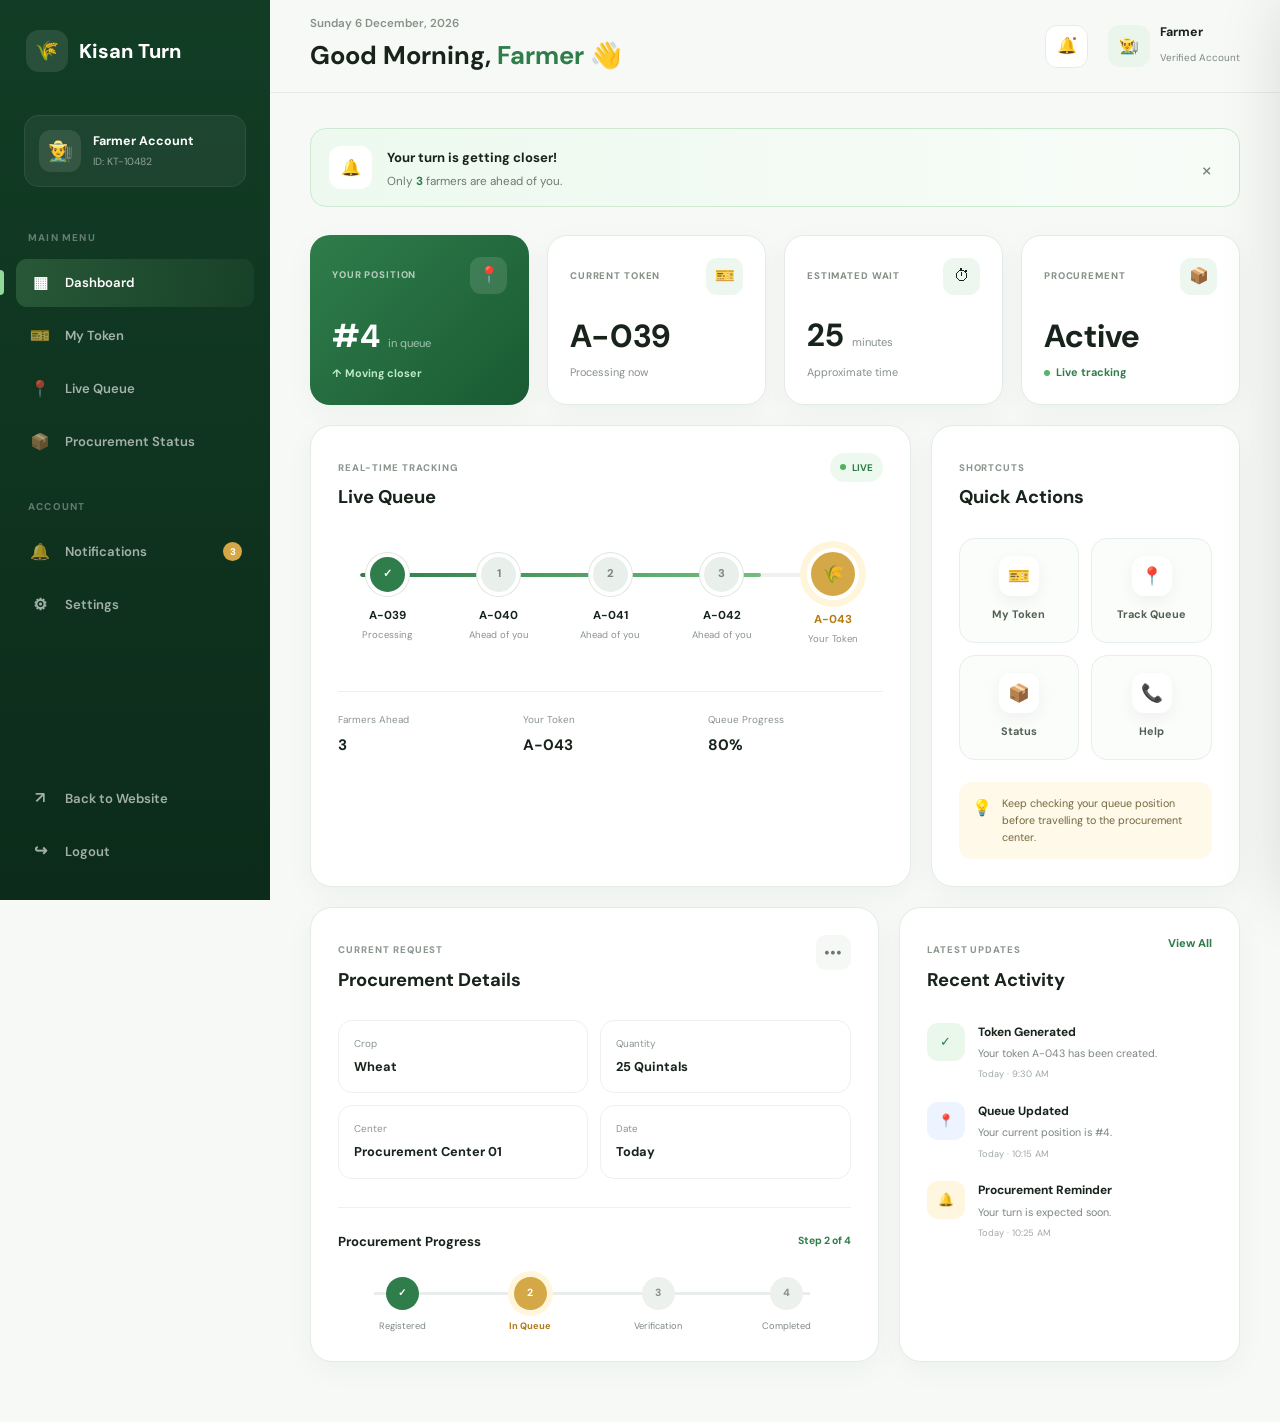
==== dashboard.html @ 94770e65 "added demo Dashboard" ====
<!DOCTYPE html>
<html lang="en">

<head>

    <meta charset="UTF-8">

    <meta
        name="viewport"
        content="width=device-width, initial-scale=1.0"
    >

    <meta
        name="description"
        content="Kisan Turn Farmer Dashboard"
    >

    <title>Kisan Turn | Farmer Dashboard</title>

    <link
        rel="stylesheet"
        href="css/styles.css"
    >

</head>


<body class="dashboard-body">


    <!-- =========================
         MOBILE OVERLAY
    ========================== -->

    <div
        class="sidebar-overlay"
        id="sidebarOverlay"
    ></div>



    <!-- =========================
         SIDEBAR
    ========================== -->

    <aside
        class="dashboard-sidebar"
        id="dashboardSidebar"
    >


        <!-- LOGO -->

        <a
            href="index.html"
            class="dashboard-brand"
        >

            <span class="dashboard-brand-icon">
                🌾
            </span>

            <span class="dashboard-brand-text">
                Kisan Turn
            </span>

        </a>



        <!-- FARMER PROFILE -->

        <div class="sidebar-profile">

            <div class="sidebar-avatar">

                👨‍🌾

            </div>


            <div>

                <strong>
                    Farmer Account
                </strong>

                <span>
                    ID: KT-10482
                </span>

            </div>

        </div>



        <!-- NAVIGATION -->

        <nav class="dashboard-nav">


            <p class="nav-section-title">
                MAIN MENU
            </p>


            <a
                href="dashboard.html"
                class="dashboard-nav-link active"
            >

                <span class="nav-icon">
                    ▦
                </span>

                Dashboard

            </a>


            <a
                href="#"
                class="dashboard-nav-link"
            >

                <span class="nav-icon">
                    🎫
                </span>

                My Token

            </a>


            <a
                href="#"
                class="dashboard-nav-link"
            >

                <span class="nav-icon">
                    📍
                </span>

                Live Queue

            </a>


            <a
                href="#"
                class="dashboard-nav-link"
            >

                <span class="nav-icon">
                    📦
                </span>

                Procurement Status

            </a>



            <p class="nav-section-title secondary-nav-title">
                ACCOUNT
            </p>


            <a
                href="#"
                class="dashboard-nav-link"
            >

                <span class="nav-icon">
                    🔔
                </span>

                Notifications

                <span class="nav-notification">
                    3
                </span>

            </a>


            <a
                href="#"
                class="dashboard-nav-link"
            >

                <span class="nav-icon">
                    ⚙
                </span>

                Settings

            </a>


        </nav>



        <!-- SIDEBAR BOTTOM -->

        <div class="sidebar-bottom">


            <a
                href="index.html"
                class="dashboard-nav-link"
            >

                <span class="nav-icon">
                    ↗
                </span>

                Back to Website

            </a>


            <button
                class="dashboard-nav-link logout-btn"
                id="logoutBtn"
            >

                <span class="nav-icon">
                    ↪
                </span>

                Logout

            </button>

        </div>


    </aside>



    <!-- =========================
         MAIN DASHBOARD
    ========================== -->

    <main class="dashboard-main">


        <!-- =========================
             TOP BAR
        ========================== -->

        <header class="dashboard-header">


            <div class="dashboard-header-left">


                <button
                    class="dashboard-menu-btn"
                    id="dashboardMenuBtn"
                    aria-label="Open menu"
                >

                    ☰

                </button>


                <div>

                    <p class="dashboard-date">

                        <span id="currentDate">
                            Loading date...
                        </span>

                    </p>


                    <h1>
                        Good Morning, <span>Farmer</span> 👋
                    </h1>

                </div>

            </div>



            <div class="dashboard-header-actions">


                <button
                    class="header-icon-btn"
                    id="notificationBtn"
                    aria-label="Notifications"
                >

                    🔔

                    <span class="header-notification-dot"></span>

                </button>


                <div class="header-user">

                    <div class="header-user-avatar">

                        👨‍🌾

                    </div>


                    <div class="header-user-info">

                        <strong>
                            Farmer
                        </strong>

                        <span>
                            Verified Account
                        </span>

                    </div>

                </div>


            </div>


        </header>



        <!-- =========================
             DASHBOARD CONTENT
        ========================== -->

        <section class="dashboard-content">



            <!-- =========================
                 ALERT
            ========================== -->

            <div class="dashboard-alert">

                <div class="alert-icon">

                    🔔

                </div>


                <div class="alert-content">

                    <strong>
                        Your turn is getting closer!
                    </strong>

                    <p>
                        Only <span id="farmersAheadAlert">3</span>
                        farmers are ahead of you.
                    </p>

                </div>


                <button
                    class="alert-close"
                    id="alertClose"
                    aria-label="Close alert"
                >

                    ×

                </button>

            </div>



            <!-- =========================
                 OVERVIEW CARDS
            ========================== -->

            <div class="overview-grid">


                <!-- POSITION -->

                <article class="overview-card position-card">

                    <div class="overview-card-top">

                        <span class="overview-label">
                            YOUR POSITION
                        </span>

                        <span class="overview-icon">
                            📍
                        </span>

                    </div>


                    <div class="overview-value">

                        <strong id="queuePosition">
                            #4
                        </strong>

                        <span>
                            in queue
                        </span>

                    </div>


                    <div class="overview-footer">

                        <span class="status-up">
                            ↑ Moving closer
                        </span>

                    </div>

                </article>



                <!-- CURRENT TOKEN -->

                <article class="overview-card">

                    <div class="overview-card-top">

                        <span class="overview-label">
                            CURRENT TOKEN
                        </span>

                        <span class="overview-icon">
                            🎫
                        </span>

                    </div>


                    <div class="overview-value">

                        <strong id="currentToken">
                            A-039
                        </strong>

                    </div>


                    <div class="overview-footer">

                        <span>
                            Processing now
                        </span>

                    </div>

                </article>



                <!-- WAIT TIME -->

                <article class="overview-card">

                    <div class="overview-card-top">

                        <span class="overview-label">
                            ESTIMATED WAIT
                        </span>

                        <span class="overview-icon">
                            ⏱
                        </span>

                    </div>


                    <div class="overview-value">

                        <strong id="waitTime">
                            25
                        </strong>

                        <span>
                            minutes
                        </span>

                    </div>


                    <div class="overview-footer">

                        <span>
                            Approximate time
                        </span>

                    </div>

                </article>



                <!-- STATUS -->

                <article class="overview-card status-overview">

                    <div class="overview-card-top">

                        <span class="overview-label">
                            PROCUREMENT
                        </span>

                        <span class="overview-icon">
                            📦
                        </span>

                    </div>


                    <div class="overview-value">

                        <strong>
                            Active
                        </strong>

                    </div>


                    <div class="overview-footer">

                        <span class="live-indicator">

                            <i></i>

                            Live tracking

                        </span>

                    </div>

                </article>


            </div>



            <!-- =========================
                 MAIN GRID
            ========================== -->

            <div class="dashboard-grid">



                <!-- =========================
                     LIVE QUEUE
                ========================== -->

                <section class="dashboard-card live-queue-card">


                    <div class="card-header">

                        <div>

                            <span class="card-eyebrow">
                                REAL-TIME TRACKING
                            </span>

                            <h2>
                                Live Queue
                            </h2>

                        </div>


                        <div class="live-badge">

                            <span></span>

                            LIVE

                        </div>

                    </div>



                    <!-- QUEUE VISUAL -->

                    <div class="queue-visual">


                        <div class="queue-progress-line">

                            <div
                                class="queue-progress-fill"
                                id="queueProgressFill"
                            ></div>

                        </div>



                        <div class="queue-steps">


                            <!-- CURRENT -->

                            <div class="queue-step completed">

                                <div class="queue-circle">

                                    ✓

                                </div>

                                <div class="queue-step-info">

                                    <strong>
                                        A-039
                                    </strong>

                                    <span>
                                        Processing
                                    </span>

                                </div>

                            </div>



                            <!-- NEXT -->

                            <div class="queue-step">

                                <div class="queue-circle">

                                    1

                                </div>

                                <div class="queue-step-info">

                                    <strong>
                                        A-040
                                    </strong>

                                    <span>
                                        Ahead of you
                                    </span>

                                </div>

                            </div>



                            <div class="queue-step">

                                <div class="queue-circle">

                                    2

                                </div>

                                <div class="queue-step-info">

                                    <strong>
                                        A-041
                                    </strong>

                                    <span>
                                        Ahead of you
                                    </span>

                                </div>

                            </div>



                            <div class="queue-step">

                                <div class="queue-circle">

                                    3

                                </div>

                                <div class="queue-step-info">

                                    <strong>
                                        A-042
                                    </strong>

                                    <span>
                                        Ahead of you
                                    </span>

                                </div>

                            </div>



                            <!-- USER -->

                            <div class="queue-step your-turn">

                                <div class="queue-circle">

                                    🌾

                                </div>

                                <div class="queue-step-info">

                                    <strong>
                                        A-043
                                    </strong>

                                    <span>
                                        Your Token
                                    </span>

                                </div>

                            </div>


                        </div>


                    </div>



                    <!-- QUEUE BOTTOM -->

                    <div class="queue-summary">


                        <div>

                            <span>
                                Farmers Ahead
                            </span>

                            <strong
                                id="farmersAhead"
                            >
                                3
                            </strong>

                        </div>


                        <div>

                            <span>
                                Your Token
                            </span>

                            <strong>
                                A-043
                            </strong>

                        </div>


                        <div>

                            <span>
                                Queue Progress
                            </span>

                            <strong
                                id="queueProgressText"
                            >
                                80%
                            </strong>

                        </div>

                    </div>


                </section>



                <!-- =========================
                     QUICK ACTIONS
                ========================== -->

                <section class="dashboard-card quick-actions-card">


                    <div class="card-header">

                        <div>

                            <span class="card-eyebrow">
                                SHORTCUTS
                            </span>

                            <h2>
                                Quick Actions
                            </h2>

                        </div>

                    </div>


                    <div class="quick-actions-grid">


                        <button class="quick-action">

                            <span>
                                🎫
                            </span>

                            <small>
                                My Token
                            </small>

                        </button>


                        <button class="quick-action">

                            <span>
                                📍
                            </span>

                            <small>
                                Track Queue
                            </small>

                        </button>


                        <button class="quick-action">

                            <span>
                                📦
                            </span>

                            <small>
                                Status
                            </small>

                        </button>


                        <button class="quick-action">

                            <span>
                                📞
                            </span>

                            <small>
                                Help
                            </small>

                        </button>


                    </div>


                    <div class="queue-tip">

                        <span>
                            💡
                        </span>

                        <p>
                            Keep checking your queue position before travelling to the procurement center.
                        </p>

                    </div>


                </section>


            </div>



            <!-- =========================
                 LOWER GRID
            ========================== -->

            <div class="dashboard-grid lower-dashboard-grid">



                <!-- PROCUREMENT DETAILS -->

                <section class="dashboard-card procurement-card">


                    <div class="card-header">

                        <div>

                            <span class="card-eyebrow">
                                CURRENT REQUEST
                            </span>

                            <h2>
                                Procurement Details
                            </h2>

                        </div>


                        <button class="more-btn">

                            •••

                        </button>

                    </div>



                    <div class="procurement-info-grid">


                        <div class="procurement-info">

                            <span>
                                Crop
                            </span>

                            <strong>
                                Wheat
                            </strong>

                        </div>


                        <div class="procurement-info">

                            <span>
                                Quantity
                            </span>

                            <strong>
                                25 Quintals
                            </strong>

                        </div>


                        <div class="procurement-info">

                            <span>
                                Center
                            </span>

                            <strong>
                                Procurement Center 01
                            </strong>

                        </div>


                        <div class="procurement-info">

                            <span>
                                Date
                            </span>

                            <strong>
                                Today
                            </strong>

                        </div>


                    </div>



                    <!-- PROCUREMENT STATUS -->

                    <div class="procurement-status">


                        <div class="status-header">

                            <h3>
                                Procurement Progress
                            </h3>

                            <span>
                                Step 2 of 4
                            </span>

                        </div>


                        <div class="status-steps">


                            <div class="status-step completed">

                                <div>
                                    ✓
                                </div>

                                <span>
                                    Registered
                                </span>

                            </div>


                            <div class="status-step active">

                                <div>
                                    2
                                </div>

                                <span>
                                    In Queue
                                </span>

                            </div>


                            <div class="status-step">

                                <div>
                                    3
                                </div>

                                <span>
                                    Verification
                                </span>

                            </div>


                            <div class="status-step">

                                <div>
                                    4
                                </div>

                                <span>
                                    Completed
                                </span>

                            </div>


                        </div>


                    </div>


                </section>



                <!-- ACTIVITY -->

                <section class="dashboard-card activity-card">


                    <div class="card-header">

                        <div>

                            <span class="card-eyebrow">
                                LATEST UPDATES
                            </span>

                            <h2>
                                Recent Activity
                            </h2>

                        </div>


                        <button
                            class="view-all-btn"
                            id="viewAllActivity"
                        >

                            View All

                        </button>

                    </div>



                    <div class="activity-list">


                        <div class="activity-item">

                            <div class="activity-icon success">

                                ✓

                            </div>


                            <div class="activity-content">

                                <strong>
                                    Token Generated
                                </strong>

                                <p>
                                    Your token A-043 has been created.
                                </p>

                                <span>
                                    Today · 9:30 AM
                                </span>

                            </div>

                        </div>



                        <div class="activity-item">

                            <div class="activity-icon info">

                                📍

                            </div>


                            <div class="activity-content">

                                <strong>
                                    Queue Updated
                                </strong>

                                <p>
                                    Your current position is #4.
                                </p>

                                <span>
                                    Today · 10:15 AM
                                </span>

                            </div>

                        </div>



                        <div class="activity-item">

                            <div class="activity-icon warning">

                                🔔

                            </div>


                            <div class="activity-content">

                                <strong>
                                    Procurement Reminder
                                </strong>

                                <p>
                                    Your turn is expected soon.
                                </p>

                                <span>
                                    Today · 10:25 AM
                                </span>

                            </div>

                        </div>


                    </div>


                </section>


            </div>



        </section>


    </main>



    <!-- =========================
         NOTIFICATION PANEL
    ========================== -->

    <div
        class="notification-panel"
        id="notificationPanel"
    >


        <div class="notification-panel-header">

            <h3>
                Notifications
            </h3>


            <button
                id="closeNotificationPanel"
            >
                ×
            </button>

        </div>


        <div class="notification-item unread">

            <span>
                🎫
            </span>

            <div>

                <strong>
                    Queue Update
                </strong>

                <p>
                    You are now #4 in the queue.
                </p>

                <small>
                    Just now
                </small>

            </div>

        </div>


        <div class="notification-item">

            <span>
                🔔
            </span>

            <div>

                <strong>
                    Turn Approaching
                </strong>

                <p>
                    Only 3 farmers ahead of you.
                </p>

                <small>
                    10 minutes ago
                </small>

            </div>

        </div>


        <div class="notification-item">

            <span>
                ✓
            </span>

            <div>

                <strong>
                    Token Generated
                </strong>

                <p>
                    Your procurement token is active.
                </p>

                <small>
                    Today
                </small>

            </div>

        </div>


    </div>



    <!-- =========================
         TOAST
    ========================== -->

    <div
        class="dashboard-toast"
        id="dashboardToast"
    >

        <span id="toastIcon">
            ✓
        </span>

        <p id="toastMessage">
            Action completed successfully.
        </p>

    </div>



    <script src="js/script.js"></script>

</body>

</html>
---- css/styles.css ----
/* =========================================
   KISAN TURN
   GLOBAL STYLES
========================================= */

@import url('https://fonts.googleapis.com/css2?family=DM+Sans:wght@400;500;600;700;800&family=Playfair+Display:wght@600;700&display=swap');


:root {

    --primary: #2f7d4a;
    --primary-dark: #195a33;
    --primary-deep: #103d24;

    --primary-light: #eef8f0;
    --primary-soft: #dff1e4;

    --accent: #d5a847;
    --accent-light: #fff6dc;

    --dark: #17231b;
    --text: #5f6b63;
    --light-text: #8b968e;

    --border: #e4ebe6;

    --background: #fbfdfb;
    --surface: #ffffff;

    --shadow-sm: 0 8px 25px rgba(18, 57, 33, 0.06);

    --shadow-md: 0 20px 60px rgba(18, 57, 33, 0.10);

    --shadow-lg: 0 30px 80px rgba(18, 57, 33, 0.16);

    --radius-sm: 12px;
    --radius-md: 20px;
    --radius-lg: 32px;

}


/* =========================================
   RESET
========================================= */

* {

    margin: 0;
    padding: 0;

    box-sizing: border-box;

}


html {

    scroll-behavior: smooth;

}


body {

    font-family: "DM Sans", sans-serif;

    background: var(--background);

    color: var(--dark);

    line-height: 1.6;

    overflow-x: hidden;

}


body,
button,
input,
select {

    font-family: "DM Sans", sans-serif;

}


a {

    text-decoration: none;
    color: inherit;

}


button {

    border: none;
    cursor: pointer;

    font: inherit;

}


img {

    max-width: 100%;

}


/* =========================================
   UTILITIES
========================================= */

.container {

    width: min(1160px, calc(100% - 40px));

    margin-inline: auto;

}


.section {

    padding: 110px 0;

}


.section-tag {

    display: inline-flex;

    align-items: center;

    gap: 8px;

    color: var(--primary);

    font-size: 0.72rem;

    font-weight: 800;

    letter-spacing: 0.13em;

}


.section-heading {

    max-width: 650px;

    margin-bottom: 60px;

}


.section-heading.centered {

    text-align: center;

    margin-inline: auto;

    margin-bottom: 65px;

}


.section-heading h2,
.features-content h2,
.about-content h2 {

    margin-top: 14px;

    font-family: "Playfair Display", serif;

    font-size: clamp(2.2rem, 4vw, 4rem);

    line-height: 1.15;

    letter-spacing: -0.03em;

}


.section-heading h2 span,
.features-content h2 span,
.about-content h2 span {

    color: var(--primary);

}


.section-heading > p {

    margin-top: 18px;

    color: var(--text);

    font-size: 1rem;

}


/* =========================================
   BACKGROUND GLOWS
========================================= */

.page-glow {

    position: fixed;

    border-radius: 50%;

    filter: blur(100px);

    opacity: 0.22;

    pointer-events: none;

    z-index: -1;

}


.glow-one {

    width: 350px;
    height: 350px;

    background: #a9d7ae;

    top: 10%;
    left: -180px;

}


.glow-two {

    width: 400px;
    height: 400px;

    background: #f1d994;

    bottom: 5%;
    right: -220px;

}


/* =========================================
   BUTTONS
========================================= */

.primary-btn,
.secondary-btn,
.login-btn,
.cta-primary,
.cta-secondary {

    transition:
        transform 0.25s ease,
        box-shadow 0.25s ease,
        background 0.25s ease;

}


.primary-btn {

    min-height: 50px;

    padding: 0 22px;

    display: inline-flex;

    align-items: center;

    justify-content: center;

    gap: 12px;

    border-radius: 12px;

    background: var(--primary);

    color: white;

    font-weight: 700;

    font-size: 0.9rem;

    box-shadow:
        0 10px 25px rgba(47, 125, 74, 0.22);

}


.primary-btn:hover {

    background: var(--primary-dark);

    transform: translateY(-3px);

    box-shadow:
        0 16px 30px rgba(47, 125, 74, 0.28);

}


.secondary-btn {

    min-height: 50px;

    padding: 0 22px;

    display: inline-flex;

    align-items: center;

    justify-content: center;

    gap: 10px;

    border: 1px solid var(--border);

    border-radius: 12px;

    background: rgba(255, 255, 255, 0.75);

    color: var(--dark);

    font-weight: 700;

    font-size: 0.9rem;

}


.secondary-btn:hover {

    border-color: var(--primary);

    transform: translateY(-3px);

}


/* =========================================
   HEADER
========================================= */

.header {

    position: sticky;

    top: 0;

    z-index: 1000;

    background:
        rgba(251, 253, 251, 0.82);

    backdrop-filter: blur(16px);

    border-bottom:
        1px solid rgba(228, 235, 230, 0.8);

}


.navbar {

    height: 78px;

    display: flex;

    align-items: center;

    justify-content: space-between;

    gap: 30px;

}


.brand {

    display: inline-flex;

    align-items: center;

    gap: 10px;

    font-size: 1.2rem;

    font-weight: 800;

    letter-spacing: -0.03em;

}


.brand-mark {

    width: 38px;
    height: 38px;

    display: grid;

    place-items: center;

    border-radius: 11px;

    background: var(--primary-light);

    font-size: 1.15rem;

}


.nav-links {

    display: flex;

    align-items: center;

    gap: 30px;

}


.nav-links a {

    position: relative;

    color: var(--text);

    font-size: 0.88rem;

    font-weight: 600;

}


.nav-links a::after {

    content: "";

    position: absolute;

    width: 0;
    height: 2px;

    left: 0;
    bottom: -8px;

    background: var(--primary);

    transition: width 0.25s ease;

}


.nav-links a:hover,
.nav-links a.active {

    color: var(--primary);

}


.nav-links a:hover::after,
.nav-links a.active::after {

    width: 100%;

}


.nav-actions {

    display: flex;

    align-items: center;

    gap: 12px;

}


.login-btn {

    padding: 10px 14px;

    color: var(--primary);

    font-size: 0.88rem;

    font-weight: 700;

}


.login-btn:hover {

    transform: translateY(-2px);

}


.nav-register {

    min-height: 42px;

    padding: 0 17px;

}


.menu-btn {

    display: none;

    width: 42px;
    height: 42px;

    border-radius: 10px;

    background: var(--primary-light);

    color: var(--primary);

    font-size: 1.25rem;

}


/* =========================================
   HERO
========================================= */

.hero {

    position: relative;

    min-height: calc(100vh - 78px);

    display: flex;

    align-items: center;

    padding: 70px 0 90px;

}


.hero-container {

    display: grid;

    grid-template-columns: 1fr 1fr;

    align-items: center;

    gap: 70px;

}


.hero-badge {

    display: inline-flex;

    align-items: center;

    gap: 9px;

    padding: 8px 13px;

    border: 1px solid var(--primary-soft);

    border-radius: 999px;

    background: rgba(255, 255, 255, 0.75);

    color: var(--primary);

    font-size: 0.72rem;

    font-weight: 800;

    letter-spacing: 0.05em;

}


.badge-dot {

    width: 7px;
    height: 7px;

    border-radius: 50%;

    background: #55b56a;

    box-shadow:
        0 0 0 5px rgba(85, 181, 106, 0.12);

}


.hero h1 {

    max-width: 700px;

    margin-top: 24px;

    font-family: "Playfair Display", serif;

    font-size: clamp(3rem, 6vw, 5.7rem);

    line-height: 1.03;

    letter-spacing: -0.055em;

}


.hero h1 span {

    display: block;

    color: var(--primary);

}


.hero-description {

    max-width: 570px;

    margin-top: 25px;

    color: var(--text);

    font-size: 1.04rem;

    line-height: 1.8;

}


.hero-buttons {

    display: flex;

    flex-wrap: wrap;

    gap: 14px;

    margin-top: 32px;

}


.hero-primary {

    min-width: 145px;

}


.hero-trust {

    display: flex;

    flex-wrap: wrap;

    gap: 22px;

    margin-top: 42px;

}


.hero-trust > div {

    display: flex;

    align-items: center;

    gap: 8px;

}


.hero-trust p {

    color: var(--text);

    font-size: 0.8rem;

    font-weight: 600;

}


.trust-icon {

    width: 23px;
    height: 23px;

    display: grid;

    place-items: center;

    border-radius: 50%;

    background: var(--primary-light);

    color: var(--primary);

    font-size: 0.7rem;

    font-weight: 900;

}


/* =========================================
   HERO VISUAL
========================================= */

.hero-visual {

    position: relative;

    display: flex;

    justify-content: center;

    padding: 25px 0;

}


.visual-orbit {

    position: absolute;

    border-radius: 50%;

    border: 1px dashed rgba(47, 125, 74, 0.22);

}


.orbit-one {

    width: 470px;
    height: 470px;

    animation: rotateSlow 25s linear infinite;

}


.orbit-two {

    width: 360px;
    height: 360px;

    border-color: rgba(213, 168, 71, 0.25);

    animation: rotateSlow 18s linear infinite reverse;

}


.dashboard-preview {

    position: relative;

    z-index: 2;

    width: min(100%, 480px);

    padding: 28px;

    border: 1px solid rgba(255, 255, 255, 0.8);

    border-radius: 26px;

    background:
        rgba(255, 255, 255, 0.88);

    backdrop-filter: blur(20px);

    box-shadow: var(--shadow-lg);

}


.preview-top {

    display: flex;

    align-items: center;

    justify-content: space-between;

    gap: 20px;

    margin-bottom: 24px;

}


.preview-label {

    color: var(--light-text);

    font-size: 0.62rem;

    font-weight: 800;

    letter-spacing: 0.13em;

}


.preview-top h3 {

    margin-top: 4px;

    font-size: 1.1rem;

}


.preview-avatar {

    width: 48px;
    height: 48px;

    display: grid;

    place-items: center;

    border-radius: 14px;

    background: var(--primary-light);

    font-size: 1.5rem;

}


.token-card {

    padding: 21px;

    border-radius: 18px;

    background:
        linear-gradient(
            135deg,
            var(--primary),
            var(--primary-dark)
        );

    color: white;

    box-shadow:
        0 15px 30px rgba(25, 90, 51, 0.22);

}


.token-top {

    display: flex;

    align-items: center;

    justify-content: space-between;

    gap: 10px;

    font-size: 0.63rem;

    font-weight: 700;

    letter-spacing: 0.08em;

    color: rgba(255, 255, 255, 0.7);

}


.live-status {

    display: inline-flex;

    align-items: center;

    gap: 5px;

    color: #e1ffd7;

}


.live-status i {

    width: 6px;
    height: 6px;

    border-radius: 50%;

    background: #8df29c;

    animation: pulse 1.5s infinite;

}


.token-main {

    display: flex;

    align-items: end;

    justify-content: space-between;

    margin-top: 18px;

}


.token-main p {

    color: rgba(255, 255, 255, 0.65);

    font-size: 0.72rem;

}


.token-main h2 {

    margin-top: 3px;

    font-size: 2.7rem;

    letter-spacing: 0.04em;

}


.token-icon {

    width: 58px;
    height: 58px;

    display: grid;

    place-items: center;

    border-radius: 17px;

    background: rgba(255, 255, 255, 0.12);

    font-size: 1.7rem;

}


.queue-stats {

    display: grid;

    grid-template-columns: repeat(3, 1fr);

    gap: 10px;

    margin-top: 16px;

}


.queue-stat {

    padding: 14px 12px;

    border: 1px solid var(--border);

    border-radius: 13px;

    background: #fff;

}


.stat-small-label {

    display: block;

    color: var(--light-text);

    font-size: 0.55rem;

    font-weight: 800;

    letter-spacing: 0.08em;

}


.queue-stat strong {

    display: block;

    margin-top: 5px;

    color: var(--dark);

    font-size: 0.95rem;

}


.queue-progress {

    margin-top: 22px;

}


.progress-heading {

    display: flex;

    justify-content: space-between;

    color: var(--text);

    font-size: 0.75rem;

    font-weight: 600;

}


.progress-heading strong {

    color: var(--primary);

}


.progress-track {

    height: 8px;

    margin-top: 9px;

    overflow: hidden;

    border-radius: 999px;

    background: var(--primary-light);

}


.progress-bar {

    width: 75%;
    height: 100%;

    border-radius: inherit;

    background:
        linear-gradient(
            90deg,
            var(--primary),
            #69ae70
        );

    animation: progressLoad 1.8s ease;

}


.mini-queue {

    display: flex;

    justify-content: space-between;

    gap: 7px;

    margin-top: 25px;

}


.queue-person {

    position: relative;

    flex: 1;

    padding: 10px 4px;

    text-align: center;

    border: 1px solid var(--border);

    border-radius: 10px;

    color: var(--light-text);

    font-size: 0.65rem;

    font-weight: 700;

}


.queue-person small {

    display: block;

    margin-top: 3px;

    font-size: 0.52rem;

}


.queue-person.done {

    border-color: #bde5c3;

    background: var(--primary-light);

    color: var(--primary);

}


.queue-person.you {

    border-color: var(--primary);

    background: var(--primary);

    color: white;

    transform: translateY(-7px);

    box-shadow:
        0 10px 20px rgba(47, 125, 74, 0.2);

}


.floating-notification {

    position: absolute;

    z-index: 5;

    right: -30px;

    bottom: 5px;

    display: flex;

    align-items: center;

    gap: 12px;

    padding: 13px 16px;

    border: 1px solid rgba(255, 255, 255, 0.8);

    border-radius: 16px;

    background: rgba(255, 255, 255, 0.94);

    box-shadow: var(--shadow-md);

    animation: float 4s ease-in-out infinite;

}


.notification-icon {

    width: 38px;
    height: 38px;

    display: grid;

    place-items: center;

    border-radius: 11px;

    background: var(--accent-light);

}


.floating-notification strong {

    display: block;

    font-size: 0.72rem;

}


.floating-notification p {

    color: var(--text);

    font-size: 0.65rem;

}


/* =========================================
   IMPACT STRIP
========================================= */

.impact-strip {

    padding: 80px 0;

    background: var(--primary-deep);

    color: white;

}


.impact-grid {

    display: grid;

    grid-template-columns: 1.6fr repeat(3, 1fr);

    gap: 30px;

    align-items: stretch;

}


.impact-intro h2 {

    margin-top: 15px;

    max-width: 410px;

    font-family: "Playfair Display", serif;

    font-size: 1.9rem;

    line-height: 1.25;

}


.impact-intro .section-tag {

    color: #9fcca8;

}


.impact-card {

    padding: 22px;

    border: 1px solid rgba(255, 255, 255, 0.09);

    border-radius: 17px;

    background: rgba(255, 255, 255, 0.04);

}


.impact-number {

    color: #8ec99a;

    font-size: 0.7rem;

    font-weight: 800;

}


.impact-card h3 {

    margin-top: 25px;

    font-size: 1rem;

}


.impact-card p {

    margin-top: 8px;

    color: rgba(255, 255, 255, 0.6);

    font-size: 0.78rem;

    line-height: 1.7;

}


/* =========================================
   STEPS
========================================= */

.steps-grid {

    position: relative;

    display: grid;

    grid-template-columns: repeat(4, 1fr);

    gap: 18px;

}


.step-card {

    position: relative;

    padding: 28px;

    min-height: 280px;

    overflow: hidden;

    border: 1px solid var(--border);

    border-radius: var(--radius-md);

    background: var(--surface);

    box-shadow: var(--shadow-sm);

    transition:
        transform 0.3s ease,
        box-shadow 0.3s ease;

}


.step-card:hover {

    transform: translateY(-8px);

    box-shadow: var(--shadow-md);

}


.step-number {

    position: absolute;

    top: 18px;
    right: 20px;

    color: #dce5df;

    font-size: 0.72rem;

    font-weight: 800;

}


.step-icon {

    width: 52px;
    height: 52px;

    display: grid;

    place-items: center;

    border-radius: 16px;

    background: var(--primary-light);

    font-size: 1.45rem;

}


.step-card h3 {

    margin-top: 40px;

    font-size: 1.1rem;

}


.step-card p {

    margin-top: 10px;

    color: var(--text);

    font-size: 0.85rem;

    line-height: 1.7;

}


/* =========================================
   FEATURES
========================================= */

.features {

    background:
        linear-gradient(
            180deg,
            #f4f9f5,
            var(--background)
        );

}


.features-layout {

    display: grid;

    grid-template-columns: 0.8fr 1.2fr;

    gap: 70px;

    align-items: center;

}


.features-content > p {

    margin-top: 22px;

    max-width: 470px;

    color: var(--text);

}


.text-link {

    display: inline-flex;

    align-items: center;

    gap: 10px;

    margin-top: 30px;

    color: var(--primary);

    font-size: 0.9rem;

    font-weight: 800;

}


.features-grid {

    display: grid;

    grid-template-columns: repeat(2, 1fr);

    gap: 16px;

}


.feature-card {

    padding: 26px;

    border: 1px solid var(--border);

    border-radius: 20px;

    background: rgba(255, 255, 255, 0.9);

    transition:
        transform 0.3s ease,
        border-color 0.3s ease;

}


.feature-card:hover {

    transform: translateY(-6px);

    border-color: #c7ddcb;

}


.feature-card.featured {

    background:
        linear-gradient(
            145deg,
            var(--primary),
            var(--primary-dark)
        );

    color: white;

    box-shadow:
        0 20px 45px rgba(25, 90, 51, 0.18);

}


.feature-icon {

    width: 48px;
    height: 48px;

    display: grid;

    place-items: center;

    border-radius: 14px;

    background: var(--primary-light);

    font-size: 1.3rem;

}


.featured .feature-icon {

    background: rgba(255, 255, 255, 0.13);

}


.feature-card h3 {

    margin-top: 22px;

    font-size: 1rem;

}


.feature-card p {

    margin-top: 8px;

    color: var(--text);

    font-size: 0.82rem;

    line-height: 1.7;

}


.featured p {

    color: rgba(255, 255, 255, 0.72);

}


/* =========================================
   ABOUT
========================================= */

.about-container {

    display: grid;

    grid-template-columns: 1fr 1fr;

    gap: 90px;

    align-items: center;

}


.about-visual {

    position: relative;

    min-height: 400px;

    display: flex;

    align-items: center;

    justify-content: center;

}


.about-main-card {

    position: relative;

    width: min(100%, 430px);

    min-height: 330px;

    padding: 45px;

    overflow: hidden;

    border-radius: 30px;

    background:
        linear-gradient(
            145deg,
            var(--primary),
            var(--primary-deep)
        );

    color: white;

    box-shadow: var(--shadow-lg);

}


.about-main-card::after {

    content: "🌾";

    position: absolute;

    right: -25px;
    bottom: -55px;

    font-size: 10rem;

    opacity: 0.09;

    transform: rotate(-10deg);

}


.about-small {

    color: #bde8c4;

    font-size: 0.65rem;

    font-weight: 800;

    letter-spacing: 0.12em;

}


.about-main-card h3 {

    position: relative;

    z-index: 1;

    margin-top: 25px;

    max-width: 270px;

    font-family: "Playfair Display", serif;

    font-size: 2rem;

    line-height: 1.2;

}


.about-main-card p {

    position: relative;

    z-index: 1;

    margin-top: 16px;

    max-width: 290px;

    color: rgba(255, 255, 255, 0.7);

    font-size: 0.85rem;

}


.about-lines {

    position: relative;

    z-index: 1;

    display: flex;

    gap: 6px;

    margin-top: 40px;

}


.about-lines span {

    width: 45px;
    height: 4px;

    border-radius: 999px;

    background: rgba(255, 255, 255, 0.18);

}


.about-lines span:first-child {

    background: #bce8c5;

}


.about-floating {

    position: absolute;

    right: 0;
    bottom: 20px;

    display: flex;

    align-items: center;

    gap: 11px;

    padding: 15px 18px;

    border-radius: 15px;

    background: white;

    box-shadow: var(--shadow-md);

}


.about-floating > span {

    width: 34px;
    height: 34px;

    display: grid;

    place-items: center;

    border-radius: 10px;

    background: var(--primary-light);

    color: var(--primary);

    font-weight: 900;

}


.about-floating strong,
.about-floating small {

    display: block;

}


.about-floating strong {

    font-size: 0.75rem;

}


.about-floating small {

    color: var(--light-text);

    font-size: 0.65rem;

}


.about-content > p {

    margin-top: 20px;

    color: var(--text);

}


.about-points {

    display: grid;

    gap: 13px;

    margin: 28px 0;

}


.about-points div {

    display: flex;

    align-items: center;

    gap: 10px;

}


.about-points span {

    width: 24px;
    height: 24px;

    display: grid;

    place-items: center;

    border-radius: 8px;

    background: var(--primary-light);

    color: var(--primary);

    font-size: 0.7rem;

    font-weight: 900;

}


.about-points p {

    font-size: 0.86rem;

    font-weight: 600;

}


/* =========================================
   CTA
========================================= */

.cta-section {

    padding: 40px 0 110px;

}


.cta-box {

    position: relative;

    display: flex;

    align-items: center;

    justify-content: space-between;

    gap: 40px;

    padding: 60px;

    overflow: hidden;

    border-radius: 30px;

    background:
        linear-gradient(
            135deg,
            var(--primary-dark),
            var(--primary)
        );

    color: white;

}


.cta-box::before {

    content: "";

    position: absolute;

    width: 400px;
    height: 400px;

    right: -150px;
    top: -200px;

    border: 80px solid rgba(255, 255, 255, 0.05);

    border-radius: 50%;

}


.light-tag {

    color: #bfe8c5;

}


.cta-box h2 {

    position: relative;

    max-width: 650px;

    margin-top: 15px;

    font-family: "Playfair Display", serif;

    font-size: clamp(2rem, 4vw, 3.3rem);

    line-height: 1.15;

}


.cta-box p {

    position: relative;

    margin-top: 15px;

    color: rgba(255, 255, 255, 0.7);

}


.cta-actions {

    position: relative;

    display: flex;

    flex-wrap: wrap;

    gap: 12px;

}


.cta-primary {

    min-height: 50px;

    padding: 0 20px;

    display: inline-flex;

    align-items: center;

    gap: 10px;

    border-radius: 11px;

    background: white;

    color: var(--primary);

    font-size: 0.88rem;

    font-weight: 800;

}


.cta-secondary {

    min-height: 50px;

    padding: 0 20px;

    display: inline-flex;

    align-items: center;

    border: 1px solid rgba(255, 255, 255, 0.25);

    border-radius: 11px;

    color: white;

    font-size: 0.88rem;

    font-weight: 700;

}


.cta-primary:hover,
.cta-secondary:hover {

    transform: translateY(-3px);

}


/* =========================================
   FOOTER
========================================= */

.footer {

    padding: 70px 0 25px;

    background: #122118;

    color: white;

}


.footer-container {

    display: flex;

    justify-content: space-between;

    gap: 50px;

}


.footer .brand {

    color: white;

}


.footer .brand-mark {

    background: rgba(255, 255, 255, 0.08);

}


.footer-brand > p {

    max-width: 290px;

    margin-top: 17px;

    color: rgba(255, 255, 255, 0.52);

    font-size: 0.82rem;

}


.footer-links {

    display: flex;

    gap: 80px;

}


.footer-links div {

    display: grid;

    align-content: start;

    gap: 10px;

}


.footer-links h4 {

    margin-bottom: 5px;

    font-size: 0.8rem;

}


.footer-links a {

    color: rgba(255, 255, 255, 0.55);

    font-size: 0.78rem;

    transition: color 0.2s;

}


.footer-links a:hover {

    color: #bde8c5;

}


.footer-bottom {

    display: flex;

    justify-content: space-between;

    gap: 20px;

    margin-top: 55px;

    padding-top: 22px;

    border-top:
        1px solid rgba(255, 255, 255, 0.08);

    color: rgba(255, 255, 255, 0.35);

    font-size: 0.7rem;

}


/* =========================================
   AUTHENTICATION PAGES
========================================= */

.auth-page {

    min-height: 100vh;

    background: var(--background);

}


.auth-layout {

    min-height: 100vh;

    display: grid;

    grid-template-columns: 42% 58%;

}


.auth-info {

    position: relative;

    display: flex;

    flex-direction: column;

    padding: 45px 8%;

    overflow: hidden;

    background:
        radial-gradient(
            circle at 10% 10%,
            rgba(255, 255, 255, 0.09),
            transparent 30%
        ),
        linear-gradient(
            145deg,
            var(--primary-dark),
            var(--primary)
        );

    color: white;

}


.auth-info::before {

    content: "";

    position: absolute;

    width: 360px;
    height: 360px;

    right: -170px;
    bottom: -170px;

    border: 70px solid rgba(255, 255, 255, 0.05);

    border-radius: 50%;

}


.auth-brand {

    position: relative;

    z-index: 2;

    color: white;

}


.auth-brand .brand-mark {

    background: rgba(255, 255, 255, 0.12);

}


.auth-info-content {

    position: relative;

    z-index: 2;

    margin: auto 0;

}


.auth-info .section-tag {

    color: #c8edce;

}


.auth-info h1 {

    margin-bottom: 20px;

    font-family: "Playfair Display", serif;

    font-size: clamp(2.4rem, 4vw, 4.2rem);

    line-height: 1.08;

}


.auth-info h1 span {

    color: #d7efba;

}


.auth-info-content > p {

    max-width: 470px;

    margin-bottom: 35px;

    color: rgba(255, 255, 255, 0.76);

}


.auth-benefits {

    display: grid;

    gap: 15px;

}


.auth-benefit {

    display: flex;

    align-items: center;

    gap: 12px;

}


.auth-benefit > span {

    width: 28px;
    height: 28px;

    display: grid;

    place-items: center;

    border-radius: 50%;

    background: rgba(255, 255, 255, 0.14);

    font-size: 0.72rem;

}


.auth-benefit p {

    color: rgba(255, 255, 255, 0.82);

    font-size: 0.85rem;

}


.registration-steps {

    display: grid;

    gap: 20px;

}


.registration-step {

    display: flex;

    align-items: center;

    gap: 14px;

}


.registration-number {

    min-width: 40px;
    height: 40px;

    display: grid;

    place-items: center;

    border-radius: 50%;

    background: rgba(255, 255, 255, 0.14);

    font-weight: 800;

}


.registration-step h4 {

    font-size: 0.9rem;

}


.registration-step p {

    margin-top: 3px;

    color: rgba(255, 255, 255, 0.68);

    font-size: 0.78rem;

}


.auth-back {

    position: relative;

    z-index: 2;

}


.auth-back a {

    color: rgba(255, 255, 255, 0.7);

    font-size: 0.82rem;

}


.auth-form-section {

    display: flex;

    align-items: center;

    justify-content: center;

    padding: 55px 30px;

    background: white;

}


.auth-form-container {

    width: 100%;

    max-width: 440px;

}


.register-container {

    max-width: 650px;

}


.form-heading {

    margin-bottom: 30px;

}


.form-heading h2 {

    margin: 9px 0;

    font-family: "Playfair Display", serif;

    font-size: 2.2rem;

}


.form-heading p {

    color: var(--text);

    font-size: 0.88rem;

}


.form-group {

    display: flex;

    flex-direction: column;

    gap: 8px;

    margin-bottom: 18px;

}


.form-group label {

    color: var(--dark);

    font-size: 0.8rem;

    font-weight: 700;

}


.form-group input,
.form-group select {

    width: 100%;

    height: 50px;

    padding: 0 15px;

    border: 1px solid var(--border);

    border-radius: 11px;

    outline: none;

    background: white;

    color: var(--dark);

    font-size: 0.88rem;

    transition:
        border-color 0.2s,
        box-shadow 0.2s;

}


.form-group input:focus,
.form-group select:focus {

    border-color: var(--primary);

    box-shadow:
        0 0 0 4px rgba(47, 125, 74, 0.08);

}


.form-row {

    display: grid;

    grid-template-columns: repeat(2, 1fr);

    gap: 16px;

}


.password-wrapper {

    position: relative;

}


.password-wrapper input {

    padding-right: 65px;

}


.password-toggle {

    position: absolute;

    top: 50%;
    right: 12px;

    transform: translateY(-50%);

    background: transparent;

    color: var(--primary);

    font-size: 0.72rem;

    font-weight: 800;

}


.form-options {

    display: flex;

    justify-content: space-between;

    align-items: center;

    gap: 15px;

    margin-bottom: 24px;

}


.remember-me,
.terms-check {

    display: flex;

    align-items: center;

    gap: 8px;

    color: var(--text);

    font-size: 0.78rem;

}


.remember-me input,
.terms-check input {

    accent-color: var(--primary);

}


.forgot-password {

    color: var(--primary);

    font-size: 0.78rem;

    font-weight: 700;

}


.terms-check {

    margin-bottom: 23px;

}


.auth-submit-btn {

    width: 100%;
    height: 52px;

    display: flex;

    align-items: center;

    justify-content: center;

    gap: 10px;

    border-radius: 11px;

    background: var(--primary);

    color: white;

    font-weight: 800;

    box-shadow:
        0 10px 25px rgba(47, 125, 74, 0.18);

    transition: 0.25s;

}


.auth-submit-btn:hover {

    background: var(--primary-dark);

    transform: translateY(-2px);

}


.auth-divider {

    position: relative;

    margin: 27px 0;

    text-align: center;

}


.auth-divider::before {

    content: "";

    position: absolute;

    top: 50%;
    left: 0;

    width: 100%;
    height: 1px;

    background: var(--border);

}


.auth-divider span {

    position: relative;

    z-index: 1;

    padding: 0 13px;

    background: white;

    color: var(--light-text);

    font-size: 0.75rem;

}


.auth-switch-btn {

    width: 100%;
    height: 50px;

    display: flex;

    align-items: center;

    justify-content: center;

    border: 1px solid var(--border);

    border-radius: 11px;

    color: var(--primary);

    font-size: 0.85rem;

    font-weight: 800;

    transition: 0.2s;

}


.auth-switch-btn:hover {

    border-color: var(--primary);

    background: var(--primary-light);

}


.forgot-hidden {

    display: none;

}


.forgot-hidden.show {

    display: block;

}


/* =========================================
   ANIMATIONS
========================================= */

@keyframes float {

    0%,
    100% {

        transform: translateY(0);

    }

    50% {

        transform: translateY(-10px);

    }

}


@keyframes rotateSlow {

    from {

        transform: rotate(0deg);

    }

    to {

        transform: rotate(360deg);

    }

}


@keyframes pulse {

    0% {

        box-shadow:
            0 0 0 0
            rgba(141, 242, 156, 0.5);

    }

    70% {

        box-shadow:
            0 0 0 7px
            rgba(141, 242, 156, 0);

    }

    100% {

        box-shadow:
            0 0 0 0
            rgba(141, 242, 156, 0);

    }

}


@keyframes progressLoad {

    from {

        width: 0;

    }

    to {

        width: 75%;

    }

}


/* =========================================
   TABLET
========================================= */

@media (max-width: 1000px) {

    .hero-container,
    .about-container {

        gap: 45px;

    }


    .impact-grid {

        grid-template-columns: repeat(2, 1fr);

    }


    .impact-intro {

        grid-column: span 2;

    }


    .steps-grid {

        grid-template-columns: repeat(2, 1fr);

    }


    .features-layout {

        gap: 45px;

    }


    .floating-notification {

        right: -5px;

    }


    .auth-layout {

        grid-template-columns: 38% 62%;

    }

}


/* =========================================
   MOBILE
========================================= */

@media (max-width: 760px) {

    .container {

        width: min(100% - 32px, 1160px);

    }


    .section {

        padding: 80px 0;

    }


    .navbar {

        height: 70px;

    }


    .nav-links {

        position: absolute;

        top: 70px;
        left: 0;

        width: 100%;

        display: none;

        flex-direction: column;

        align-items: flex-start;

        gap: 20px;

        padding: 25px 8% 30px;

        background: rgba(255, 255, 255, 0.98);

        border-bottom: 1px solid var(--border);

        box-shadow: var(--shadow-sm);

    }


    .nav-links.show {

        display: flex;

    }


    .nav-links a::after {

        display: none;

    }


    .nav-register {

        display: none;

    }


    .menu-btn {

        display: grid;

        place-items: center;

    }


    .hero {

        min-height: auto;

        padding: 70px 0 80px;

    }


    .hero-container {

        grid-template-columns: 1fr;

    }


    .hero-content {

        text-align: center;

    }


    .hero h1 {

        font-size: clamp(3rem, 14vw, 4.4rem);

    }


    .hero-description {

        margin-inline: auto;

    }


    .hero-buttons {

        justify-content: center;

    }


    .hero-trust {

        justify-content: center;

    }


    .hero-visual {

        margin-top: 15px;

    }


    .floating-notification {

        right: 0;
        bottom: -25px;

    }


    .impact-grid {

        grid-template-columns: 1fr;

    }


    .impact-intro {

        grid-column: auto;

    }


    .impact-card {

        padding: 25px;

    }


    .steps-grid {

        grid-template-columns: 1fr;

    }


    .step-card {

        min-height: 220px;

    }


    .features-layout {

        grid-template-columns: 1fr;

    }


    .features-content {

        text-align: center;

    }


    .features-content > p {

        margin-inline: auto;

    }


    .about-container {

        grid-template-columns: 1fr;

    }


    .about-content {

        text-align: center;

    }


    .about-points {

        justify-items: center;

    }


    .cta-box {

        flex-direction: column;

        align-items: flex-start;

        padding: 40px 28px;

    }


    .footer-container {

        flex-direction: column;

    }


    .footer-links {

        gap: 50px;

    }


    .footer-bottom {

        flex-direction: column;

    }


    .auth-layout {

        display: block;

    }


    .auth-info {

        min-height: auto;

        padding: 28px 7% 45px;

    }


    .auth-info-content {

        margin: 55px 0 0;

    }


    .auth-info h1 {

        font-size: 2.5rem;

    }


    .auth-back {

        display: none;

    }


    .auth-form-section {

        padding: 45px 20px;

    }


    .form-row {

        grid-template-columns: 1fr;

        gap: 0;

    }

}


/* =========================================
   SMALL MOBILE
========================================= */

@media (max-width: 480px) {

    .brand {

        font-size: 1rem;

    }


    .brand-mark {

        width: 34px;
        height: 34px;

    }


    .login-btn {

        padding: 8px;

    }


    .hero-badge {

        font-size: 0.62rem;

    }


    .hero-trust {

        display: grid;

        grid-template-columns: 1fr;

        justify-items: center;

        gap: 12px;

    }


    .dashboard-preview {

        padding: 18px;

        border-radius: 20px;

    }


    .queue-stats {

        gap: 6px;

    }


    .queue-stat {

        padding: 11px 7px;

    }


    .queue-stat strong {

        font-size: 0.78rem;

    }


    .floating-notification {

        transform: scale(0.88);

        transform-origin: right bottom;

    }


    .features-grid {

        grid-template-columns: 1fr;

    }


    .about-main-card {

        padding: 32px;

    }


    .about-floating {

        right: 5px;

        transform: scale(0.9);

        transform-origin: right;

    }


    .form-options {

        align-items: flex-start;

        flex-direction: column;

    }


    .footer-links {

        gap: 35px;

    }

}


/* =========================================
   REDUCED MOTION
========================================= */

@media (prefers-reduced-motion: reduce) {

    *,
    *::before,
    *::after {

        scroll-behavior: auto !important;

        animation-duration: 0.01ms !important;

        animation-iteration-count: 1 !important;

        transition-duration: 0.01ms !important;

    }

}
/* =====================================================
   KISAN TURN - FARMER DASHBOARD
===================================================== */


.dashboard-body {

    background:
        #f6f9f6;

    color: #17231b;

}


/* =====================================================
   SIDEBAR
===================================================== */

.dashboard-sidebar {

    position: fixed;

    top: 0;
    left: 0;

    width: 270px;
    height: 100vh;

    z-index: 1000;

    display: flex;

    flex-direction: column;

    padding: 25px 16px;

    background:
        linear-gradient(
            180deg,
            #123d25,
            #0c2b1a
        );

    color: white;

    transition:
        transform 0.3s ease;

}


.dashboard-brand {

    display: flex;

    align-items: center;

    gap: 11px;

    padding: 5px 10px;

    color: white;

    font-size: 1.25rem;

    font-weight: 800;

}


.dashboard-brand-icon {

    width: 42px;
    height: 42px;

    display: grid;

    place-items: center;

    border-radius: 13px;

    background:
        rgba(255, 255, 255, 0.1);

    font-size: 1.2rem;

}


.sidebar-profile {

    display: flex;

    align-items: center;

    gap: 12px;

    margin: 38px 8px 30px;

    padding: 14px;

    border:

        1px solid
        rgba(255, 255, 255, 0.08);

    border-radius: 15px;

    background:
        rgba(255, 255, 255, 0.05);

}


.sidebar-avatar {

    width: 42px;
    height: 42px;

    display: grid;

    place-items: center;

    border-radius: 12px;

    background:
        rgba(255, 255, 255, 0.1);

    font-size: 1.25rem;

}


.sidebar-profile strong {

    display: block;

    font-size: 0.78rem;

}


.sidebar-profile span {

    display: block;

    margin-top: 2px;

    color:
        rgba(255, 255, 255, 0.5);

    font-size: 0.65rem;

}


.dashboard-nav {

    display: flex;

    flex-direction: column;

    gap: 5px;

}


.nav-section-title {

    margin:

        13px 12px
        8px;

    color:
        rgba(255, 255, 255, 0.35);

    font-size: 0.62rem;

    font-weight: 800;

    letter-spacing: 0.12em;

}


.secondary-nav-title {

    margin-top: 28px;

}


.dashboard-nav-link {

    position: relative;

    display: flex;

    align-items: center;

    gap: 13px;

    width: 100%;

    min-height: 48px;

    padding: 0 12px;

    border-radius: 11px;

    background: transparent;

    color:
        rgba(255, 255, 255, 0.62);

    font-size: 0.82rem;

    font-weight: 600;

    text-align: left;

    transition:

        background 0.2s,
        color 0.2s,
        transform 0.2s;

}


.dashboard-nav-link:hover {

    background:
        rgba(255, 255, 255, 0.07);

    color: white;

    transform:
        translateX(3px);

}


.dashboard-nav-link.active {

    background:

        linear-gradient(
            90deg,
            rgba(110, 184, 120, 0.25),
            rgba(110, 184, 120, 0.08)
        );

    color: white;

}


.dashboard-nav-link.active::before {

    content: "";

    position: absolute;

    left: -16px;

    width: 4px;
    height: 25px;

    border-radius: 0 5px 5px 0;

    background: #91d99b;

}


.nav-icon {

    width: 24px;

    display: grid;

    place-items: center;

    font-size: 1rem;

}


.nav-notification {

    margin-left: auto;

    width: 19px;
    height: 19px;

    display: grid;

    place-items: center;

    border-radius: 50%;

    background: #d5a847;

    color: white;

    font-size: 0.6rem;

    font-weight: 800;

}


.sidebar-bottom {

    margin-top: auto;

    display: grid;

    gap: 5px;

}


.logout-btn {

    border: none;

    cursor: pointer;

}


/* =====================================================
   MAIN
===================================================== */

.dashboard-main {

    min-height: 100vh;

    margin-left: 270px;

}


.dashboard-header {

    position: sticky;

    top: 0;

    z-index: 100;

    min-height: 86px;

    display: flex;

    align-items: center;

    justify-content: space-between;

    gap: 25px;

    padding: 15px 40px;

    border-bottom:
        1px solid #e6ece7;

    background:
        rgba(246, 249, 246, 0.88);

    backdrop-filter:
        blur(18px);

}


.dashboard-header-left {

    display: flex;

    align-items: center;

    gap: 18px;

}


.dashboard-date {

    color: #879188;

    font-size: 0.72rem;

    font-weight: 600;

}


.dashboard-header h1 {

    margin-top: 3px;

    font-size: clamp(
        1.25rem,
        2vw,
        1.7rem
    );

}


.dashboard-header h1 span {

    color: #2f7d4a;

}


.dashboard-header-actions {

    display: flex;

    align-items: center;

    gap: 20px;

}


.dashboard-menu-btn {

    display: none;

    width: 42px;
    height: 42px;

    border-radius: 11px;

    background: #eaf5ec;

    color: #2f7d4a;

    font-size: 1.2rem;

}


.header-icon-btn {

    position: relative;

    width: 43px;
    height: 43px;

    display: grid;

    place-items: center;

    border-radius: 12px;

    background: white;

    border: 1px solid #e6ece7;

    font-size: 1rem;

    transition:

        transform 0.2s,
        box-shadow 0.2s;

}


.header-icon-btn:hover {

    transform:
        translateY(-2px);

    box-shadow:
        0 8px 20px
        rgba(18, 57, 33, 0.08);

}


.header-notification-dot {

    position: absolute;

    top: 9px;
    right: 9px;

    width: 7px;
    height: 7px;

    border-radius: 50%;

    background: #d9534f;

    border: 2px solid white;

}


.header-user {

    display: flex;

    align-items: center;

    gap: 10px;

}


.header-user-avatar {

    width: 42px;
    height: 42px;

    display: grid;

    place-items: center;

    border-radius: 12px;

    background: #eaf5ec;

}


.header-user-info strong {

    display: block;

    font-size: 0.78rem;

}


.header-user-info span {

    color: #7e8980;

    font-size: 0.62rem;

}


/* =====================================================
   DASHBOARD CONTENT
===================================================== */

.dashboard-content {

    width:

        min(
            1500px,
            100%
        );

    margin: auto;

    padding:

        35px
        40px
        60px;

}


/* =====================================================
   ALERT
===================================================== */

.dashboard-alert {

    display: flex;

    align-items: center;

    gap: 15px;

    margin-bottom: 28px;

    padding: 15px 18px;

    border:

        1px solid
        #cde9d2;

    border-radius: 16px;

    background:

        linear-gradient(
            90deg,
            #edf9ef,
            #f8fcf8
        );

    animation:
        dashboardSlideIn
        0.6s ease;

}


.alert-icon {

    width: 43px;
    height: 43px;

    display: grid;

    place-items: center;

    flex-shrink: 0;

    border-radius: 12px;

    background: white;

}


.alert-content {

    flex: 1;

}


.alert-content strong {

    font-size: 0.82rem;

}


.alert-content p {

    margin-top: 2px;

    color: #6e796f;

    font-size: 0.73rem;

}


.alert-content p span {

    color: #2f7d4a;

    font-weight: 800;

}


.alert-close {

    width: 30px;
    height: 30px;

    border-radius: 8px;

    background: transparent;

    color: #7b857c;

    font-size: 1.3rem;

}


/* =====================================================
   OVERVIEW
===================================================== */

.overview-grid {

    display: grid;

    grid-template-columns:

        repeat(
            4,
            1fr
        );

    gap: 18px;

}


.overview-card {

    position: relative;

    min-height: 170px;

    display: flex;

    flex-direction: column;

    padding: 22px;

    overflow: hidden;

    border:
        1px solid #e4ebe6;

    border-radius: 20px;

    background: white;

    box-shadow:
        0 8px 30px
        rgba(18, 57, 33, 0.04);

    transition:

        transform 0.25s,
        box-shadow 0.25s;

}


.overview-card:hover {

    transform:
        translateY(-6px);

    box-shadow:
        0 18px 40px
        rgba(18, 57, 33, 0.09);

}


.position-card {

    color: white;

    border: none;

    background:

        linear-gradient(
            135deg,
            #2f7d4a,
            #195a33
        );

}


.overview-card-top {

    display: flex;

    justify-content: space-between;

    align-items: center;

}


.overview-label {

    color: #879188;

    font-size: 0.6rem;

    font-weight: 800;

    letter-spacing: 0.09em;

}


.position-card .overview-label {

    color:
        rgba(255, 255, 255, 0.65);

}


.overview-icon {

    width: 37px;
    height: 37px;

    display: grid;

    place-items: center;

    border-radius: 11px;

    background: #eef7ef;

    font-size: 1rem;

}


.position-card .overview-icon {

    background:
        rgba(255, 255, 255, 0.12);

}


.overview-value {

    display: flex;

    align-items: baseline;

    gap: 8px;

    margin-top: auto;

}


.overview-value strong {

    font-size: 2rem;

    line-height: 1;

}


.overview-value span {

    color: #879188;

    font-size: 0.7rem;

}


.position-card .overview-value span {

    color:
        rgba(255, 255, 255, 0.6);

}


.overview-footer {

    margin-top: 12px;

    color: #879188;

    font-size: 0.68rem;

}


.status-up {

    color: #bdebc4;

    font-weight: 700;

}


.live-indicator {

    display: flex;

    align-items: center;

    gap: 6px;

    color: #2f7d4a;

    font-weight: 700;

}


.live-indicator i {

    width: 6px;
    height: 6px;

    border-radius: 50%;

    background: #55b56a;

    animation:
        livePulse
        1.5s infinite;

}


/* =====================================================
   DASHBOARD GRID
===================================================== */

.dashboard-grid {

    display: grid;

    grid-template-columns:

        minmax(0, 1.65fr)
        minmax(300px, 0.85fr);

    gap: 20px;

    margin-top: 20px;

}


.lower-dashboard-grid {

    grid-template-columns:

        minmax(0, 1.25fr)
        minmax(320px, 0.75fr);

}


.dashboard-card {

    padding: 27px;

    border:

        1px solid
        #e4ebe6;

    border-radius: 22px;

    background: white;

    box-shadow:

        0 8px 30px
        rgba(18, 57, 33, 0.04);

}


.card-header {

    display: flex;

    align-items: flex-start;

    justify-content: space-between;

    gap: 20px;

}


.card-eyebrow {

    color: #8b968e;

    font-size: 0.6rem;

    font-weight: 800;

    letter-spacing: 0.1em;

}


.card-header h2 {

    margin-top: 5px;

    font-size: 1.15rem;

}


.live-badge {

    display: flex;

    align-items: center;

    gap: 6px;

    padding: 7px 10px;

    border-radius: 999px;

    background: #edf9ef;

    color: #2f7d4a;

    font-size: 0.6rem;

    font-weight: 800;

}


.live-badge span {

    width: 6px;
    height: 6px;

    border-radius: 50%;

    background: #4fb260;

    animation:
        livePulse
        1.5s infinite;

}


/* =====================================================
   LIVE QUEUE
===================================================== */

.queue-visual {

    position: relative;

    margin-top: 40px;

}


.queue-progress-line {

    position: absolute;

    top: 20px;
    left: 4%;

    width: 92%;
    height: 4px;

    overflow: hidden;

    border-radius: 999px;

    background: #edf2ee;

}


.queue-progress-fill {

    width: 80%;
    height: 100%;

    border-radius: inherit;

    background:

        linear-gradient(
            90deg,
            #2f7d4a,
            #75bd7e
        );

    transition:
        width 0.8s ease;

}


.queue-steps {

    position: relative;

    z-index: 2;

    display: flex;

    justify-content: space-between;

    gap: 12px;

}


.queue-step {

    flex: 1;

    text-align: center;

}


.queue-circle {

    width: 43px;
    height: 43px;

    display: grid;

    place-items: center;

    margin: auto;

    border:

        4px solid white;

    border-radius: 50%;

    background: #e9efea;

    color: #7c887f;

    font-size: 0.7rem;

    font-weight: 800;

    box-shadow:

        0 0 0 1px
        #dce6de;

}


.queue-step.completed .queue-circle {

    background: #2f7d4a;

    color: white;

}


.queue-step.your-turn .queue-circle {

    width: 52px;
    height: 52px;

    margin-top: -5px;

    background: #d5a847;

    color: white;

    font-size: 1.1rem;

    box-shadow:

        0 0 0 7px
        #fff5da;

}


.queue-step-info {

    margin-top: 11px;

}


.queue-step-info strong {

    display: block;

    font-size: 0.72rem;

}


.queue-step-info span {

    display: block;

    margin-top: 2px;

    color: #8a948c;

    font-size: 0.6rem;

}


.queue-step.your-turn .queue-step-info strong {

    color: #b37c10;

}


.queue-summary {

    display: grid;

    grid-template-columns:
        repeat(3, 1fr);

    gap: 10px;

    margin-top: 45px;

    padding-top: 20px;

    border-top:
        1px solid #edf0ed;

}


.queue-summary div {

    display: flex;

    flex-direction: column;

    gap: 5px;

}


.queue-summary span {

    color: #8b968e;

    font-size: 0.62rem;

}


.queue-summary strong {

    font-size: 0.95rem;

}


/* =====================================================
   QUICK ACTIONS
===================================================== */

.quick-actions-grid {

    display: grid;

    grid-template-columns:
        repeat(2, 1fr);

    gap: 12px;

    margin-top: 25px;

}


.quick-action {

    min-height: 105px;

    display: flex;

    flex-direction: column;

    align-items: center;

    justify-content: center;

    gap: 10px;

    border:

        1px solid
        #e8eee9;

    border-radius: 16px;

    background: #fbfdfb;

    transition:

        transform 0.2s,
        background 0.2s,
        border-color 0.2s;

}


.quick-action:hover {

    transform:
        translateY(-4px);

    border-color: #b9d9bf;

    background: #f0f8f1;

}


.quick-action span {

    width: 40px;
    height: 40px;

    display: grid;

    place-items: center;

    border-radius: 12px;

    background: white;

    font-size: 1.1rem;

    box-shadow:

        0 5px 15px
        rgba(18, 57, 33, 0.06);

}


.quick-action small {

    color: #526055;

    font-size: 0.68rem;

    font-weight: 700;

}


.queue-tip {

    display: flex;

    align-items: flex-start;

    gap: 10px;

    margin-top: 22px;

    padding: 13px;

    border-radius: 13px;

    background: #fff9ea;

}


.queue-tip p {

    color: #75683f;

    font-size: 0.67rem;

    line-height: 1.6;

}


/* =====================================================
   PROCUREMENT DETAILS
===================================================== */

.more-btn {

    width: 35px;
    height: 35px;

    border-radius: 10px;

    background: #f5f8f5;

    color: #6c776d;

}


.procurement-info-grid {

    display: grid;

    grid-template-columns:
        repeat(2, 1fr);

    gap: 12px;

    margin-top: 25px;

}


.procurement-info {

    padding: 15px;

    border:

        1px solid
        #edf1ee;

    border-radius: 14px;

}


.procurement-info span {

    display: block;

    color: #8b968e;

    font-size: 0.62rem;

}


.procurement-info strong {

    display: block;

    margin-top: 5px;

    font-size: 0.8rem;

}


.procurement-status {

    margin-top: 28px;

    padding-top: 23px;

    border-top:
        1px solid #edf0ed;

}


.status-header {

    display: flex;

    align-items: center;

    justify-content: space-between;

}


.status-header h3 {

    font-size: 0.82rem;

}


.status-header span {

    color: #2f7d4a;

    font-size: 0.65rem;

    font-weight: 700;

}


.status-steps {

    position: relative;

    display: flex;

    justify-content: space-between;

    margin-top: 25px;

}


.status-steps::before {

    content: "";

    position: absolute;

    top: 15px;
    left: 7%;

    width: 85%;
    height: 3px;

    background: #e9eeea;

}


.status-step {

    position: relative;

    z-index: 2;

    flex: 1;

    text-align: center;

}


.status-step div {

    width: 33px;
    height: 33px;

    display: grid;

    place-items: center;

    margin: auto;

    border-radius: 50%;

    background: #edf1ee;

    color: #879188;

    font-size: 0.65rem;

    font-weight: 800;

}


.status-step.completed div {

    background: #2f7d4a;

    color: white;

}


.status-step.active div {

    background: #d5a847;

    color: white;

    box-shadow:
        0 0 0 6px
        #fff6dd;

}


.status-step span {

    display: block;

    margin-top: 9px;

    color: #7f8a81;

    font-size: 0.58rem;

}


.status-step.active span {

    color: #b17a10;

    font-weight: 700;

}


/* =====================================================
   ACTIVITY
===================================================== */

.view-all-btn {

    background: transparent;

    color: #2f7d4a;

    font-size: 0.7rem;

    font-weight: 800;

}


.activity-list {

    display: grid;

    gap: 20px;

    margin-top: 28px;

}


.activity-item {

    display: flex;

    align-items: flex-start;

    gap: 13px;

}


.activity-icon {

    width: 38px;
    height: 38px;

    display: grid;

    place-items: center;

    flex-shrink: 0;

    border-radius: 11px;

    font-size: 0.8rem;

}


.activity-icon.success {

    background: #eaf8ec;

    color: #2f7d4a;

}


.activity-icon.info {

    background: #edf4ff;

}


.activity-icon.warning {

    background: #fff6df;

}


.activity-content strong {

    display: block;

    font-size: 0.75rem;

}


.activity-content p {

    margin-top: 3px;

    color: #7c877e;

    font-size: 0.67rem;

}


.activity-content span {

    display: block;

    margin-top: 5px;

    color: #a0aaa2;

    font-size: 0.58rem;

}


/* =====================================================
   NOTIFICATION PANEL
===================================================== */

.notification-panel {

    position: fixed;

    top: 0;
    right: -420px;

    z-index: 2000;

    width:

        min(
            400px,
            100%
        );

    height: 100vh;

    padding: 25px;

    background: white;

    box-shadow:

        -20px 0 60px
        rgba(0, 0, 0, 0.12);

    transition:
        right 0.35s ease;

}


.notification-panel.show {

    right: 0;

}


.notification-panel-header {

    display: flex;

    align-items: center;

    justify-content: space-between;

    padding-bottom: 20px;

    border-bottom:
        1px solid #edf0ed;

}


.notification-panel-header h3 {

    font-size: 1rem;

}


.notification-panel-header button {

    width: 34px;
    height: 34px;

    border-radius: 9px;

    background: #f4f7f4;

    font-size: 1.2rem;

}


.notification-item {

    display: flex;

    gap: 12px;

    padding: 18px 5px;

    border-bottom:
        1px solid #edf0ed;

}


.notification-item.unread {

    background:
        linear-gradient(
            90deg,
            #f0f8f1,
            transparent
        );

}


.notification-item > span {

    width: 36px;
    height: 36px;

    display: grid;

    place-items: center;

    flex-shrink: 0;

    border-radius: 10px;

    background: #f3f7f3;

}


.notification-item strong {

    font-size: 0.75rem;

}


.notification-item p {

    margin-top: 3px;

    color: #7c877e;

    font-size: 0.68rem;

}


.notification-item small {

    display: block;

    margin-top: 5px;

    color: #a0aaa2;

    font-size: 0.58rem;

}


/* =====================================================
   TOAST
===================================================== */

.dashboard-toast {

    position: fixed;

    right: 30px;
    bottom: 30px;

    z-index: 5000;

    display: flex;

    align-items: center;

    gap: 10px;

    padding: 14px 18px;

    border-radius: 13px;

    background: #17231b;

    color: white;

    box-shadow:
        0 15px 40px
        rgba(0, 0, 0, 0.18);

    transform:

        translateY(120px);

    opacity: 0;

    transition:

        transform 0.3s ease,
        opacity 0.3s ease;

}


.dashboard-toast.show {

    transform:
        translateY(0);

    opacity: 1;

}


.dashboard-toast span {

    width: 25px;
    height: 25px;

    display: grid;

    place-items: center;

    border-radius: 50%;

    background: #2f7d4a;

    font-size: 0.7rem;

}


.dashboard-toast p {

    font-size: 0.72rem;

}


/* =====================================================
   OVERLAY
===================================================== */

.sidebar-overlay {

    position: fixed;

    inset: 0;

    z-index: 900;

    background:
        rgba(0, 0, 0, 0.35);

    opacity: 0;

    visibility: hidden;

    transition:
        opacity 0.3s;

}


.sidebar-overlay.show {

    opacity: 1;

    visibility: visible;

}


/* =====================================================
   ANIMATIONS
===================================================== */

@keyframes livePulse {

    0% {

        box-shadow:
            0 0 0 0
            rgba(85, 181, 106, 0.5);

    }

    70% {

        box-shadow:
            0 0 0 7px
            rgba(85, 181, 106, 0);

    }

    100% {

        box-shadow:
            0 0 0 0
            rgba(85, 181, 106, 0);

    }

}


@keyframes dashboardSlideIn {

    from {

        opacity: 0;

        transform:
            translateY(-10px);

    }

    to {

        opacity: 1;

        transform:
            translateY(0);

    }

}


/* =====================================================
   TABLET
===================================================== */

@media (max-width: 1200px) {


    .overview-grid {

        grid-template-columns:
            repeat(2, 1fr);

    }


    .dashboard-grid,
    .lower-dashboard-grid {

        grid-template-columns:
            1fr;

    }

}


/* =====================================================
   MOBILE
===================================================== */

@media (max-width: 850px) {


    .dashboard-sidebar {

        transform:
            translateX(-100%);

        width: 280px;

    }


    .dashboard-sidebar.show {

        transform:
            translateX(0);

    }


    .dashboard-main {

        margin-left: 0;

    }


    .dashboard-menu-btn {

        display: grid;

        place-items: center;

    }


    .dashboard-header {

        padding:
            13px 20px;

    }


    .dashboard-content {

        padding:
            25px 20px
            50px;

    }


    .header-user-info {

        display: none;

    }

}


/* =====================================================
   SMALL MOBILE
===================================================== */

@media (max-width: 560px) {


    .overview-grid {

        grid-template-columns:
            1fr 1fr;

        gap: 12px;

    }


    .overview-card {

        min-height: 145px;

        padding: 16px;

        border-radius: 16px;

    }


    .overview-value strong {

        font-size: 1.6rem;

    }


    .overview-value span {

        display: none;

    }


    .dashboard-card {

        padding: 20px 16px;

        border-radius: 18px;

    }


    .queue-steps {

        gap: 4px;

    }


    .queue-circle {

        width: 35px;
        height: 35px;

        font-size: 0.55rem;

    }


    .queue-step.your-turn .queue-circle {

        width: 43px;
        height: 43px;

        font-size: 0.9rem;

    }


    .queue-step-info strong {

        font-size: 0.58rem;

    }


    .queue-step-info span {

        font-size: 0.48rem;

    }


    .queue-progress-line {

        top: 16px;

    }


    .queue-summary {

        gap: 5px;

    }


    .queue-summary strong {

        font-size: 0.78rem;

    }


    .procurement-info-grid {

        grid-template-columns:
            1fr;

    }


    .dashboard-alert {

        align-items: flex-start;

    }


    .alert-close {

        flex-shrink: 0;

    }


    .notification-panel {

        width: 100%;

    }


    .dashboard-toast {

        right: 15px;
        left: 15px;
        bottom: 20px;

    }


    .header-user {

        display: none;

    }

}


/* =====================================================
   REDUCED MOTION
===================================================== */

@media (prefers-reduced-motion: reduce) {


    .dashboard-body *,
    .dashboard-body *::before,
    .dashboard-body *::after {

        animation-duration:
            0.01ms !important;

        animation-iteration-count:
            1 !important;

        transition-duration:
            0.01ms !important;

    }

}
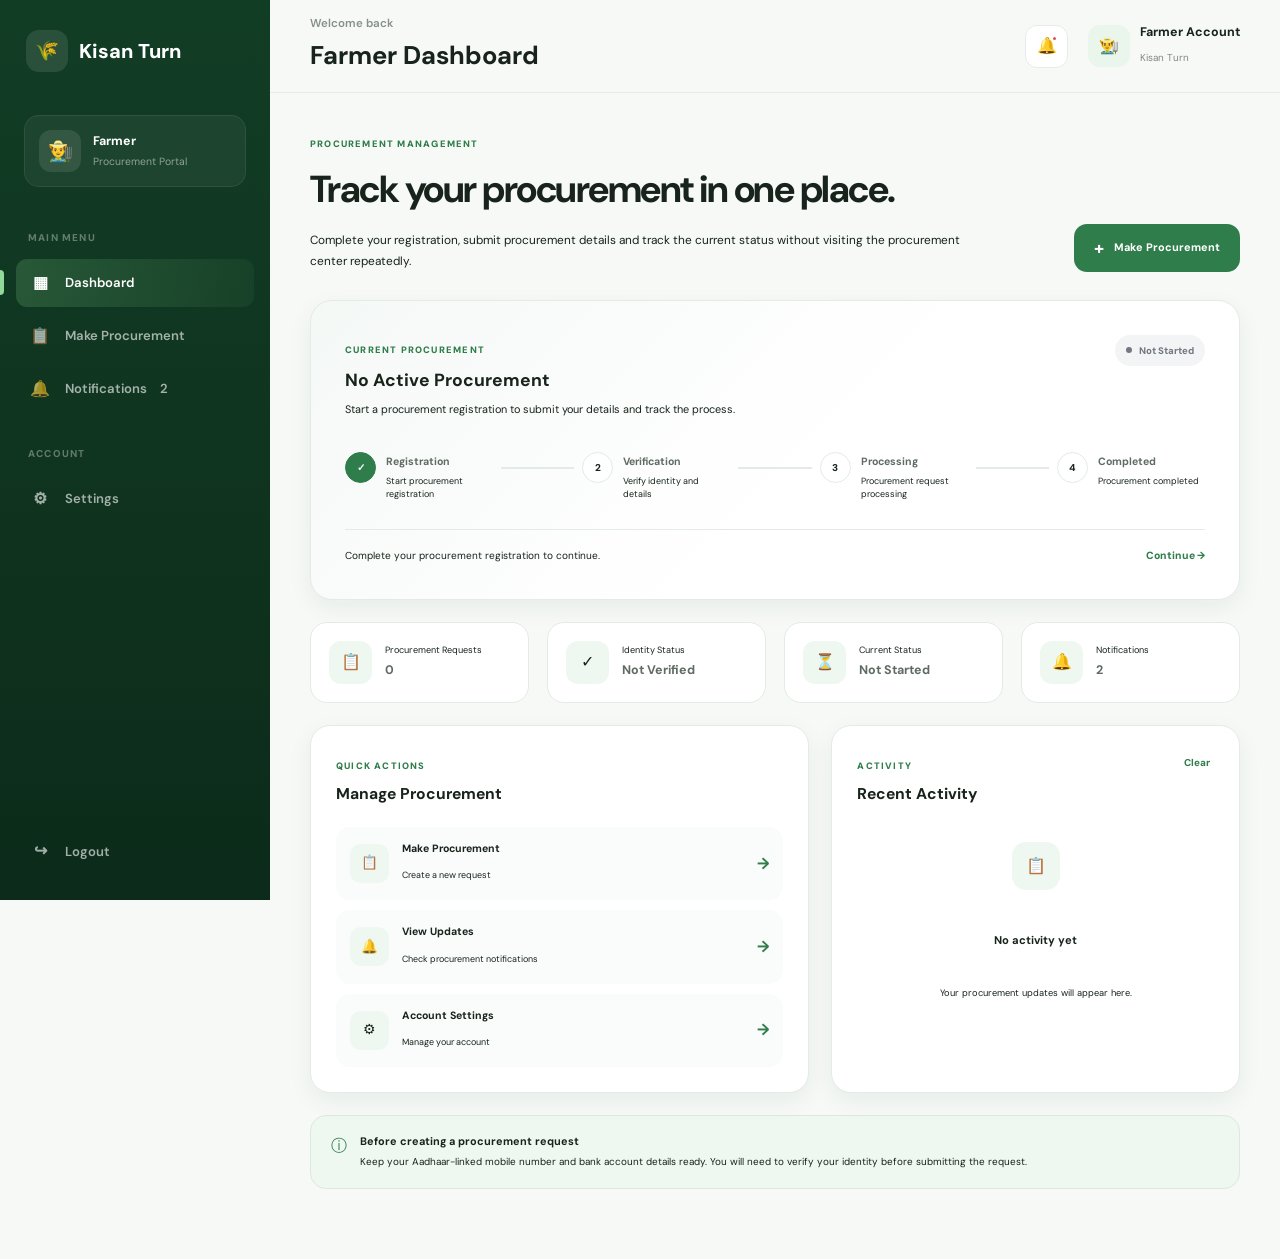
==== commit b4bb4905: "added procurement page" ====
--- a/dashboard.html
+++ b/dashboard.html
@@ -2,164 +2,70 @@
 <html lang="en">
 
 <head>
-
     <meta charset="UTF-8">
-
-    <meta
-        name="viewport"
-        content="width=device-width, initial-scale=1.0"
-    >
-
-    <meta
-        name="description"
-        content="Kisan Turn Farmer Dashboard"
-    >
-
-    <title>Kisan Turn | Farmer Dashboard</title>
-
-    <link
-        rel="stylesheet"
-        href="css/styles.css"
-    >
-
+    <meta name="viewport" content="width=device-width, initial-scale=1.0">
+
+    <title>Dashboard | Kisan Turn</title>
+
+    <link rel="stylesheet" href="css/styles.css">
 </head>
 
-
 <body class="dashboard-body">
 
-
-    <!-- =========================
-         MOBILE OVERLAY
-    ========================== -->
-
-    <div
-        class="sidebar-overlay"
-        id="sidebarOverlay"
-    ></div>
-
+    <!-- Mobile Sidebar Overlay -->
+    <div class="sidebar-overlay" id="sidebarOverlay"></div>
 
 
     <!-- =========================
          SIDEBAR
     ========================== -->
 
-    <aside
-        class="dashboard-sidebar"
-        id="dashboardSidebar"
-    >
-
-
-        <!-- LOGO -->
-
-        <a
-            href="index.html"
-            class="dashboard-brand"
-        >
-
-            <span class="dashboard-brand-icon">
-                🌾
-            </span>
-
-            <span class="dashboard-brand-text">
-                Kisan Turn
-            </span>
-
-        </a>
-
-
-
-        <!-- FARMER PROFILE -->
+    <aside class="dashboard-sidebar" id="dashboardSidebar">
+
+        <div class="dashboard-brand">
+            <span class="dashboard-brand-icon">🌾</span>
+            <span class="dashboard-brand-text">Kisan Turn</span>
+        </div>
+
 
         <div class="sidebar-profile">
 
             <div class="sidebar-avatar">
-
                 👨‍🌾
-
-            </div>
-
+            </div>
 
             <div>
-
-                <strong>
-                    Farmer Account
-                </strong>
-
-                <span>
-                    ID: KT-10482
-                </span>
-
+                <strong>Farmer</strong>
+                <span>Procurement Portal</span>
             </div>
 
         </div>
 
 
-
-        <!-- NAVIGATION -->
-
         <nav class="dashboard-nav">
-
 
             <p class="nav-section-title">
                 MAIN MENU
             </p>
 
 
-            <a
-                href="dashboard.html"
-                class="dashboard-nav-link active"
-            >
-
-                <span class="nav-icon">
-                    ▦
-                </span>
-
+            <a href="dashboard.html" class="dashboard-nav-link active">
+                <span class="nav-icon">▦</span>
                 Dashboard
-
             </a>
 
 
-            <a
-                href="#"
-                class="dashboard-nav-link"
-            >
-
-                <span class="nav-icon">
-                    🎫
-                </span>
-
-                My Token
-
+            <a href="procurement.html" class="dashboard-nav-link">
+                <span class="nav-icon">📋</span>
+                Make Procurement
             </a>
 
 
-            <a
-                href="#"
-                class="dashboard-nav-link"
-            >
-
-                <span class="nav-icon">
-                    📍
-                </span>
-
-                Live Queue
-
+            <a href="notification.html" class="dashboard-nav-link">
+                <span class="nav-icon">🔔</span>
+                Notifications
+                <span class="dashboard-nav-badge">2</span>
             </a>
-
-
-            <a
-                href="#"
-                class="dashboard-nav-link"
-            >
-
-                <span class="nav-icon">
-                    📦
-                </span>
-
-                Procurement Status
-
-            </a>
-
 
 
             <p class="nav-section-title secondary-nav-title">
@@ -167,122 +73,58 @@
             </p>
 
 
-            <a
-                href="#"
-                class="dashboard-nav-link"
-            >
-
-                <span class="nav-icon">
-                    🔔
-                </span>
-
-                Notifications
-
-                <span class="nav-notification">
-                    3
-                </span>
-
+            <a href="settings.html" class="dashboard-nav-link">
+                <span class="nav-icon">⚙</span>
+                Settings
             </a>
 
-
-            <a
-                href="#"
-                class="dashboard-nav-link"
-            >
-
-                <span class="nav-icon">
-                    ⚙
-                </span>
-
-                Settings
-
-            </a>
-
-
         </nav>
 
 
-
-        <!-- SIDEBAR BOTTOM -->
-
         <div class="sidebar-bottom">
 
-
-            <a
-                href="index.html"
-                class="dashboard-nav-link"
-            >
-
-                <span class="nav-icon">
-                    ↗
-                </span>
-
-                Back to Website
-
-            </a>
-
-
-            <button
-                class="dashboard-nav-link logout-btn"
-                id="logoutBtn"
-            >
-
-                <span class="nav-icon">
-                    ↪
-                </span>
-
+            <button class="dashboard-nav-link" id="logoutBtn" type="button">
+                <span class="nav-icon">↪</span>
                 Logout
-
             </button>
 
         </div>
 
-
     </aside>
 
 
 
     <!-- =========================
-         MAIN DASHBOARD
+         MAIN CONTENT
     ========================== -->
 
     <main class="dashboard-main">
 
 
-        <!-- =========================
-             TOP BAR
-        ========================== -->
+        <!-- HEADER -->
 
         <header class="dashboard-header">
 
-
             <div class="dashboard-header-left">
-
 
                 <button
                     class="dashboard-menu-btn"
                     id="dashboardMenuBtn"
+                    type="button"
                     aria-label="Open menu"
                 >
-
                     ☰
-
                 </button>
 
 
                 <div>
 
-                    <p class="dashboard-date">
-
-                        <span id="currentDate">
-                            Loading date...
-                        </span>
-
+                    <p class="dashboard-date" id="dashboardDate">
+                        Welcome back
                     </p>
 
-
                     <h1>
-                        Good Morning, <span>Farmer</span> 👋
+                        Farmer Dashboard
                     </h1>
 
                 </div>
@@ -290,49 +132,40 @@
             </div>
 
 
-
             <div class="dashboard-header-actions">
 
-
-                <button
+                <a
+                    href="notification.html"
                     class="header-icon-btn"
-                    id="notificationBtn"
                     aria-label="Notifications"
                 >
-
                     🔔
 
                     <span class="header-notification-dot"></span>
-
-                </button>
+                </a>
 
 
                 <div class="header-user">
 
                     <div class="header-user-avatar">
-
                         👨‍🌾
-
-                    </div>
-
+                    </div>
 
                     <div class="header-user-info">
 
                         <strong>
-                            Farmer
+                            Farmer Account
                         </strong>
 
                         <span>
-                            Verified Account
+                            Kisan Turn
                         </span>
 
                     </div>
 
                 </div>
 
-
-            </div>
-
+            </div>
 
         </header>
 
@@ -342,1019 +175,476 @@
              DASHBOARD CONTENT
         ========================== -->
 
-        <section class="dashboard-content">
-
-
-
-            <!-- =========================
-                 ALERT
-            ========================== -->
-
-            <div class="dashboard-alert">
-
-                <div class="alert-icon">
-
-                    🔔
-
-                </div>
-
-
-                <div class="alert-content">
+        <section class="kt-dashboard-page">
+
+
+            <!-- WELCOME AREA -->
+
+            <div class="kt-dashboard-welcome">
+
+                <div>
+
+                    <span class="kt-dashboard-label">
+                        PROCUREMENT MANAGEMENT
+                    </span>
+
+                    <h2>
+                        Track your procurement in one place.
+                    </h2>
+
+                    <p>
+                        Complete your registration, submit procurement
+                        details and track the current status without
+                        visiting the procurement center repeatedly.
+                    </p>
+
+                </div>
+
+
+                <a href="procurement.html" class="kt-dashboard-primary-btn">
+                    <span>+</span>
+                    Make Procurement
+                </a>
+
+            </div>
+
+
+
+            <!-- =====================
+                 PROCUREMENT STATUS
+            ====================== -->
+
+            <div class="kt-dashboard-status-card">
+
+                <div class="kt-status-card-top">
+
+                    <div>
+
+                        <span class="kt-dashboard-label">
+                            CURRENT PROCUREMENT
+                        </span>
+
+                        <h3 id="ktProcurementTitle">
+                            No Active Procurement
+                        </h3>
+
+                        <p id="ktProcurementDescription">
+                            Start a procurement registration to submit
+                            your details and track the process.
+                        </p>
+
+                    </div>
+
+
+                    <div
+                        class="kt-status-pill not-started"
+                        id="ktStatusPill"
+                    >
+                        <span></span>
+                        Not Started
+                    </div>
+
+                </div>
+
+
+                <!-- STATUS PROGRESS -->
+
+                <div class="kt-dashboard-progress">
+
+                    <div class="kt-dashboard-progress-item active">
+
+                        <div class="kt-dashboard-progress-dot">
+                            ✓
+                        </div>
+
+                        <div>
+                            <strong>
+                                Registration
+                            </strong>
+
+                            <span>
+                                Start procurement registration
+                            </span>
+                        </div>
+
+                    </div>
+
+
+                    <div class="kt-dashboard-progress-line"></div>
+
+
+                    <div class="kt-dashboard-progress-item">
+
+                        <div class="kt-dashboard-progress-dot">
+                            2
+                        </div>
+
+                        <div>
+                            <strong>
+                                Verification
+                            </strong>
+
+                            <span>
+                                Verify identity and details
+                            </span>
+                        </div>
+
+                    </div>
+
+
+                    <div class="kt-dashboard-progress-line"></div>
+
+
+                    <div class="kt-dashboard-progress-item">
+
+                        <div class="kt-dashboard-progress-dot">
+                            3
+                        </div>
+
+                        <div>
+                            <strong>
+                                Processing
+                            </strong>
+
+                            <span>
+                                Procurement request processing
+                            </span>
+                        </div>
+
+                    </div>
+
+
+                    <div class="kt-dashboard-progress-line"></div>
+
+
+                    <div class="kt-dashboard-progress-item">
+
+                        <div class="kt-dashboard-progress-dot">
+                            4
+                        </div>
+
+                        <div>
+                            <strong>
+                                Completed
+                            </strong>
+
+                            <span>
+                                Procurement completed
+                            </span>
+                        </div>
+
+                    </div>
+
+                </div>
+
+
+                <div class="kt-status-card-footer">
+
+                    <span>
+                        Complete your procurement registration to continue.
+                    </span>
+
+                    <a href="procurement.html">
+                        Continue →
+                    </a>
+
+                </div>
+
+            </div>
+
+
+
+            <!-- =====================
+                 STATS
+            ====================== -->
+
+            <div class="kt-dashboard-stats">
+
+
+                <div class="kt-dashboard-stat">
+
+                    <div class="kt-stat-icon">
+                        📋
+                    </div>
+
+                    <div>
+
+                        <span>
+                            Procurement Requests
+                        </span>
+
+                        <strong id="ktRequestCount">
+                            0
+                        </strong>
+
+                    </div>
+
+                </div>
+
+
+
+                <div class="kt-dashboard-stat">
+
+                    <div class="kt-stat-icon">
+                        ✓
+                    </div>
+
+                    <div>
+
+                        <span>
+                            Identity Status
+                        </span>
+
+                        <strong id="ktIdentityStatus">
+                            Not Verified
+                        </strong>
+
+                    </div>
+
+                </div>
+
+
+
+                <div class="kt-dashboard-stat">
+
+                    <div class="kt-stat-icon">
+                        ⏳
+                    </div>
+
+                    <div>
+
+                        <span>
+                            Current Status
+                        </span>
+
+                        <strong id="ktCurrentStatus">
+                            Not Started
+                        </strong>
+
+                    </div>
+
+                </div>
+
+
+
+                <div class="kt-dashboard-stat">
+
+                    <div class="kt-stat-icon">
+                        🔔
+                    </div>
+
+                    <div>
+
+                        <span>
+                            Notifications
+                        </span>
+
+                        <strong>
+                            2
+                        </strong>
+
+                    </div>
+
+                </div>
+
+            </div>
+
+
+
+            <!-- =====================
+                 LOWER GRID
+            ====================== -->
+
+            <div class="kt-dashboard-grid">
+
+
+                <!-- QUICK ACTIONS -->
+
+                <div class="kt-dashboard-panel">
+
+                    <div class="kt-panel-heading">
+
+                        <div>
+
+                            <span class="kt-dashboard-label">
+                                QUICK ACTIONS
+                            </span>
+
+                            <h3>
+                                Manage Procurement
+                            </h3>
+
+                        </div>
+
+                    </div>
+
+
+                    <div class="kt-quick-actions">
+
+                        <a href="procurement.html" class="kt-quick-action">
+
+                            <div class="kt-quick-action-icon">
+                                📋
+                            </div>
+
+                            <div>
+
+                                <strong>
+                                    Make Procurement
+                                </strong>
+
+                                <span>
+                                    Create a new request
+                                </span>
+
+                            </div>
+
+                            <b>→</b>
+
+                        </a>
+
+
+                        <a href="notification.html" class="kt-quick-action">
+
+                            <div class="kt-quick-action-icon">
+                                🔔
+                            </div>
+
+                            <div>
+
+                                <strong>
+                                    View Updates
+                                </strong>
+
+                                <span>
+                                    Check procurement notifications
+                                </span>
+
+                            </div>
+
+                            <b>→</b>
+
+                        </a>
+
+
+                        <a href="settings.html" class="kt-quick-action">
+
+                            <div class="kt-quick-action-icon">
+                                ⚙
+                            </div>
+
+                            <div>
+
+                                <strong>
+                                    Account Settings
+                                </strong>
+
+                                <span>
+                                    Manage your account
+                                </span>
+
+                            </div>
+
+                            <b>→</b>
+
+                        </a>
+
+                    </div>
+
+                </div>
+
+
+
+                <!-- ACTIVITY -->
+
+                <div class="kt-dashboard-panel">
+
+                    <div class="kt-panel-heading">
+
+                        <div>
+
+                            <span class="kt-dashboard-label">
+                                ACTIVITY
+                            </span>
+
+                            <h3>
+                                Recent Activity
+                            </h3>
+
+                        </div>
+
+                        <button
+                            type="button"
+                            class="kt-panel-link"
+                            id="ktClearActivity"
+                        >
+                            Clear
+                        </button>
+
+                    </div>
+
+
+                    <div
+                        class="kt-activity-list"
+                        id="ktActivityList"
+                    >
+
+                        <div class="kt-empty-activity">
+
+                            <div>
+                                📋
+                            </div>
+
+                            <strong>
+                                No activity yet
+                            </strong>
+
+                            <p>
+                                Your procurement updates will appear here.
+                            </p>
+
+                        </div>
+
+                    </div>
+
+                </div>
+
+            </div>
+
+
+
+            <!-- =====================
+                 INFORMATION
+            ====================== -->
+
+            <div class="kt-dashboard-info">
+
+                <div class="kt-dashboard-info-icon">
+                    ⓘ
+                </div>
+
+                <div>
 
                     <strong>
-                        Your turn is getting closer!
+                        Before creating a procurement request
                     </strong>
 
                     <p>
-                        Only <span id="farmersAheadAlert">3</span>
-                        farmers are ahead of you.
+                        Keep your Aadhaar-linked mobile number and bank
+                        account details ready. You will need to verify
+                        your identity before submitting the request.
                     </p>
 
                 </div>
 
-
-                <button
-                    class="alert-close"
-                    id="alertClose"
-                    aria-label="Close alert"
-                >
-
-                    ×
-
-                </button>
-
-            </div>
-
-
-
-            <!-- =========================
-                 OVERVIEW CARDS
-            ========================== -->
-
-            <div class="overview-grid">
-
-
-                <!-- POSITION -->
-
-                <article class="overview-card position-card">
-
-                    <div class="overview-card-top">
-
-                        <span class="overview-label">
-                            YOUR POSITION
-                        </span>
-
-                        <span class="overview-icon">
-                            📍
-                        </span>
-
-                    </div>
-
-
-                    <div class="overview-value">
-
-                        <strong id="queuePosition">
-                            #4
-                        </strong>
-
-                        <span>
-                            in queue
-                        </span>
-
-                    </div>
-
-
-                    <div class="overview-footer">
-
-                        <span class="status-up">
-                            ↑ Moving closer
-                        </span>
-
-                    </div>
-
-                </article>
-
-
-
-                <!-- CURRENT TOKEN -->
-
-                <article class="overview-card">
-
-                    <div class="overview-card-top">
-
-                        <span class="overview-label">
-                            CURRENT TOKEN
-                        </span>
-
-                        <span class="overview-icon">
-                            🎫
-                        </span>
-
-                    </div>
-
-
-                    <div class="overview-value">
-
-                        <strong id="currentToken">
-                            A-039
-                        </strong>
-
-                    </div>
-
-
-                    <div class="overview-footer">
-
-                        <span>
-                            Processing now
-                        </span>
-
-                    </div>
-
-                </article>
-
-
-
-                <!-- WAIT TIME -->
-
-                <article class="overview-card">
-
-                    <div class="overview-card-top">
-
-                        <span class="overview-label">
-                            ESTIMATED WAIT
-                        </span>
-
-                        <span class="overview-icon">
-                            ⏱
-                        </span>
-
-                    </div>
-
-
-                    <div class="overview-value">
-
-                        <strong id="waitTime">
-                            25
-                        </strong>
-
-                        <span>
-                            minutes
-                        </span>
-
-                    </div>
-
-
-                    <div class="overview-footer">
-
-                        <span>
-                            Approximate time
-                        </span>
-
-                    </div>
-
-                </article>
-
-
-
-                <!-- STATUS -->
-
-                <article class="overview-card status-overview">
-
-                    <div class="overview-card-top">
-
-                        <span class="overview-label">
-                            PROCUREMENT
-                        </span>
-
-                        <span class="overview-icon">
-                            📦
-                        </span>
-
-                    </div>
-
-
-                    <div class="overview-value">
-
-                        <strong>
-                            Active
-                        </strong>
-
-                    </div>
-
-
-                    <div class="overview-footer">
-
-                        <span class="live-indicator">
-
-                            <i></i>
-
-                            Live tracking
-
-                        </span>
-
-                    </div>
-
-                </article>
-
-
-            </div>
-
-
-
-            <!-- =========================
-                 MAIN GRID
-            ========================== -->
-
-            <div class="dashboard-grid">
-
-
-
-                <!-- =========================
-                     LIVE QUEUE
-                ========================== -->
-
-                <section class="dashboard-card live-queue-card">
-
-
-                    <div class="card-header">
-
-                        <div>
-
-                            <span class="card-eyebrow">
-                                REAL-TIME TRACKING
-                            </span>
-
-                            <h2>
-                                Live Queue
-                            </h2>
-
-                        </div>
-
-
-                        <div class="live-badge">
-
-                            <span></span>
-
-                            LIVE
-
-                        </div>
-
-                    </div>
-
-
-
-                    <!-- QUEUE VISUAL -->
-
-                    <div class="queue-visual">
-
-
-                        <div class="queue-progress-line">
-
-                            <div
-                                class="queue-progress-fill"
-                                id="queueProgressFill"
-                            ></div>
-
-                        </div>
-
-
-
-                        <div class="queue-steps">
-
-
-                            <!-- CURRENT -->
-
-                            <div class="queue-step completed">
-
-                                <div class="queue-circle">
-
-                                    ✓
-
-                                </div>
-
-                                <div class="queue-step-info">
-
-                                    <strong>
-                                        A-039
-                                    </strong>
-
-                                    <span>
-                                        Processing
-                                    </span>
-
-                                </div>
-
-                            </div>
-
-
-
-                            <!-- NEXT -->
-
-                            <div class="queue-step">
-
-                                <div class="queue-circle">
-
-                                    1
-
-                                </div>
-
-                                <div class="queue-step-info">
-
-                                    <strong>
-                                        A-040
-                                    </strong>
-
-                                    <span>
-                                        Ahead of you
-                                    </span>
-
-                                </div>
-
-                            </div>
-
-
-
-                            <div class="queue-step">
-
-                                <div class="queue-circle">
-
-                                    2
-
-                                </div>
-
-                                <div class="queue-step-info">
-
-                                    <strong>
-                                        A-041
-                                    </strong>
-
-                                    <span>
-                                        Ahead of you
-                                    </span>
-
-                                </div>
-
-                            </div>
-
-
-
-                            <div class="queue-step">
-
-                                <div class="queue-circle">
-
-                                    3
-
-                                </div>
-
-                                <div class="queue-step-info">
-
-                                    <strong>
-                                        A-042
-                                    </strong>
-
-                                    <span>
-                                        Ahead of you
-                                    </span>
-
-                                </div>
-
-                            </div>
-
-
-
-                            <!-- USER -->
-
-                            <div class="queue-step your-turn">
-
-                                <div class="queue-circle">
-
-                                    🌾
-
-                                </div>
-
-                                <div class="queue-step-info">
-
-                                    <strong>
-                                        A-043
-                                    </strong>
-
-                                    <span>
-                                        Your Token
-                                    </span>
-
-                                </div>
-
-                            </div>
-
-
-                        </div>
-
-
-                    </div>
-
-
-
-                    <!-- QUEUE BOTTOM -->
-
-                    <div class="queue-summary">
-
-
-                        <div>
-
-                            <span>
-                                Farmers Ahead
-                            </span>
-
-                            <strong
-                                id="farmersAhead"
-                            >
-                                3
-                            </strong>
-
-                        </div>
-
-
-                        <div>
-
-                            <span>
-                                Your Token
-                            </span>
-
-                            <strong>
-                                A-043
-                            </strong>
-
-                        </div>
-
-
-                        <div>
-
-                            <span>
-                                Queue Progress
-                            </span>
-
-                            <strong
-                                id="queueProgressText"
-                            >
-                                80%
-                            </strong>
-
-                        </div>
-
-                    </div>
-
-
-                </section>
-
-
-
-                <!-- =========================
-                     QUICK ACTIONS
-                ========================== -->
-
-                <section class="dashboard-card quick-actions-card">
-
-
-                    <div class="card-header">
-
-                        <div>
-
-                            <span class="card-eyebrow">
-                                SHORTCUTS
-                            </span>
-
-                            <h2>
-                                Quick Actions
-                            </h2>
-
-                        </div>
-
-                    </div>
-
-
-                    <div class="quick-actions-grid">
-
-
-                        <button class="quick-action">
-
-                            <span>
-                                🎫
-                            </span>
-
-                            <small>
-                                My Token
-                            </small>
-
-                        </button>
-
-
-                        <button class="quick-action">
-
-                            <span>
-                                📍
-                            </span>
-
-                            <small>
-                                Track Queue
-                            </small>
-
-                        </button>
-
-
-                        <button class="quick-action">
-
-                            <span>
-                                📦
-                            </span>
-
-                            <small>
-                                Status
-                            </small>
-
-                        </button>
-
-
-                        <button class="quick-action">
-
-                            <span>
-                                📞
-                            </span>
-
-                            <small>
-                                Help
-                            </small>
-
-                        </button>
-
-
-                    </div>
-
-
-                    <div class="queue-tip">
-
-                        <span>
-                            💡
-                        </span>
-
-                        <p>
-                            Keep checking your queue position before travelling to the procurement center.
-                        </p>
-
-                    </div>
-
-
-                </section>
-
-
-            </div>
-
-
-
-            <!-- =========================
-                 LOWER GRID
-            ========================== -->
-
-            <div class="dashboard-grid lower-dashboard-grid">
-
-
-
-                <!-- PROCUREMENT DETAILS -->
-
-                <section class="dashboard-card procurement-card">
-
-
-                    <div class="card-header">
-
-                        <div>
-
-                            <span class="card-eyebrow">
-                                CURRENT REQUEST
-                            </span>
-
-                            <h2>
-                                Procurement Details
-                            </h2>
-
-                        </div>
-
-
-                        <button class="more-btn">
-
-                            •••
-
-                        </button>
-
-                    </div>
-
-
-
-                    <div class="procurement-info-grid">
-
-
-                        <div class="procurement-info">
-
-                            <span>
-                                Crop
-                            </span>
-
-                            <strong>
-                                Wheat
-                            </strong>
-
-                        </div>
-
-
-                        <div class="procurement-info">
-
-                            <span>
-                                Quantity
-                            </span>
-
-                            <strong>
-                                25 Quintals
-                            </strong>
-
-                        </div>
-
-
-                        <div class="procurement-info">
-
-                            <span>
-                                Center
-                            </span>
-
-                            <strong>
-                                Procurement Center 01
-                            </strong>
-
-                        </div>
-
-
-                        <div class="procurement-info">
-
-                            <span>
-                                Date
-                            </span>
-
-                            <strong>
-                                Today
-                            </strong>
-
-                        </div>
-
-
-                    </div>
-
-
-
-                    <!-- PROCUREMENT STATUS -->
-
-                    <div class="procurement-status">
-
-
-                        <div class="status-header">
-
-                            <h3>
-                                Procurement Progress
-                            </h3>
-
-                            <span>
-                                Step 2 of 4
-                            </span>
-
-                        </div>
-
-
-                        <div class="status-steps">
-
-
-                            <div class="status-step completed">
-
-                                <div>
-                                    ✓
-                                </div>
-
-                                <span>
-                                    Registered
-                                </span>
-
-                            </div>
-
-
-                            <div class="status-step active">
-
-                                <div>
-                                    2
-                                </div>
-
-                                <span>
-                                    In Queue
-                                </span>
-
-                            </div>
-
-
-                            <div class="status-step">
-
-                                <div>
-                                    3
-                                </div>
-
-                                <span>
-                                    Verification
-                                </span>
-
-                            </div>
-
-
-                            <div class="status-step">
-
-                                <div>
-                                    4
-                                </div>
-
-                                <span>
-                                    Completed
-                                </span>
-
-                            </div>
-
-
-                        </div>
-
-
-                    </div>
-
-
-                </section>
-
-
-
-                <!-- ACTIVITY -->
-
-                <section class="dashboard-card activity-card">
-
-
-                    <div class="card-header">
-
-                        <div>
-
-                            <span class="card-eyebrow">
-                                LATEST UPDATES
-                            </span>
-
-                            <h2>
-                                Recent Activity
-                            </h2>
-
-                        </div>
-
-
-                        <button
-                            class="view-all-btn"
-                            id="viewAllActivity"
-                        >
-
-                            View All
-
-                        </button>
-
-                    </div>
-
-
-
-                    <div class="activity-list">
-
-
-                        <div class="activity-item">
-
-                            <div class="activity-icon success">
-
-                                ✓
-
-                            </div>
-
-
-                            <div class="activity-content">
-
-                                <strong>
-                                    Token Generated
-                                </strong>
-
-                                <p>
-                                    Your token A-043 has been created.
-                                </p>
-
-                                <span>
-                                    Today · 9:30 AM
-                                </span>
-
-                            </div>
-
-                        </div>
-
-
-
-                        <div class="activity-item">
-
-                            <div class="activity-icon info">
-
-                                📍
-
-                            </div>
-
-
-                            <div class="activity-content">
-
-                                <strong>
-                                    Queue Updated
-                                </strong>
-
-                                <p>
-                                    Your current position is #4.
-                                </p>
-
-                                <span>
-                                    Today · 10:15 AM
-                                </span>
-
-                            </div>
-
-                        </div>
-
-
-
-                        <div class="activity-item">
-
-                            <div class="activity-icon warning">
-
-                                🔔
-
-                            </div>
-
-
-                            <div class="activity-content">
-
-                                <strong>
-                                    Procurement Reminder
-                                </strong>
-
-                                <p>
-                                    Your turn is expected soon.
-                                </p>
-
-                                <span>
-                                    Today · 10:25 AM
-                                </span>
-
-                            </div>
-
-                        </div>
-
-
-                    </div>
-
-
-                </section>
-
-
-            </div>
-
+            </div>
 
 
         </section>
 
-
     </main>
 
 
-
-    <!-- =========================
-         NOTIFICATION PANEL
-    ========================== -->
-
-    <div
-        class="notification-panel"
-        id="notificationPanel"
-    >
-
-
-        <div class="notification-panel-header">
-
-            <h3>
-                Notifications
-            </h3>
-
-
-            <button
-                id="closeNotificationPanel"
-            >
-                ×
-            </button>
-
-        </div>
-
-
-        <div class="notification-item unread">
-
-            <span>
-                🎫
-            </span>
-
-            <div>
-
-                <strong>
-                    Queue Update
-                </strong>
-
-                <p>
-                    You are now #4 in the queue.
-                </p>
-
-                <small>
-                    Just now
-                </small>
-
-            </div>
-
-        </div>
-
-
-        <div class="notification-item">
-
-            <span>
-                🔔
-            </span>
-
-            <div>
-
-                <strong>
-                    Turn Approaching
-                </strong>
-
-                <p>
-                    Only 3 farmers ahead of you.
-                </p>
-
-                <small>
-                    10 minutes ago
-                </small>
-
-            </div>
-
-        </div>
-
-
-        <div class="notification-item">
-
-            <span>
-                ✓
-            </span>
-
-            <div>
-
-                <strong>
-                    Token Generated
-                </strong>
-
-                <p>
-                    Your procurement token is active.
-                </p>
-
-                <small>
-                    Today
-                </small>
-
-            </div>
-
-        </div>
-
-
-    </div>
-
-
-
-    <!-- =========================
-         TOAST
-    ========================== -->
-
-    <div
-        class="dashboard-toast"
-        id="dashboardToast"
-    >
-
-        <span id="toastIcon">
-            ✓
-        </span>
-
-        <p id="toastMessage">
-            Action completed successfully.
-        </p>
-
-    </div>
-
-
-
     <script src="js/script.js"></script>
 
 </body>
--- a/css/styles.css
+++ b/css/styles.css
@@ -5731,4 +5731,3513 @@
 
     }
 
+}
+/* =====================================================
+   KISAN TURN - NOTIFICATION PAGE
+===================================================== */
+
+
+.notification-page-content {
+
+    width:
+        min(
+            1100px,
+            100%
+        );
+
+    margin: auto;
+
+    padding:
+        38px 40px
+        70px;
+
+}
+
+
+/* =====================================================
+   PAGE HEADER
+===================================================== */
+
+.notification-page-top {
+
+    display: flex;
+
+    align-items: flex-end;
+
+    justify-content: space-between;
+
+    gap: 25px;
+
+    margin-bottom: 30px;
+
+}
+
+
+.notification-page-top h2 {
+
+    margin-top: 6px;
+
+    font-size:
+        clamp(
+            1.35rem,
+            2vw,
+            1.8rem
+        );
+
+}
+
+
+.notification-page-top p {
+
+    max-width: 550px;
+
+    margin-top: 7px;
+
+    color: #7e8980;
+
+    font-size: 0.78rem;
+
+    line-height: 1.6;
+
+}
+
+
+.notification-actions {
+
+    display: flex;
+
+    align-items: center;
+
+    gap: 10px;
+
+    flex-shrink: 0;
+
+}
+
+
+.notification-action-btn {
+
+    min-height: 42px;
+
+    padding:
+        0 16px;
+
+    border:
+        1px solid
+        #dfe8e1;
+
+    border-radius: 11px;
+
+    background: white;
+
+    color: #2f7d4a;
+
+    font-size: 0.72rem;
+
+    font-weight: 700;
+
+    transition:
+        all 0.2s ease;
+
+}
+
+
+.notification-action-btn:hover {
+
+    transform:
+        translateY(-2px);
+
+    border-color: #9fc9a7;
+
+    background: #f0f8f1;
+
+}
+
+
+.notification-action-btn.danger {
+
+    color: #c84d4d;
+
+}
+
+
+.notification-action-btn.danger:hover {
+
+    border-color: #efc1c1;
+
+    background: #fff4f4;
+
+}
+
+
+/* =====================================================
+   NOTIFICATION STATS
+===================================================== */
+
+.notification-stats {
+
+    display: grid;
+
+    grid-template-columns:
+        repeat(
+            3,
+            1fr
+        );
+
+    gap: 16px;
+
+    margin-bottom: 42px;
+
+}
+
+
+.notification-stat-card {
+
+    display: flex;
+
+    align-items: center;
+
+    gap: 13px;
+
+    padding: 19px;
+
+    border:
+        1px solid
+        #e5ece6;
+
+    border-radius: 17px;
+
+    background: white;
+
+    box-shadow:
+        0 8px 25px
+        rgba(18, 57, 33, 0.035);
+
+    transition:
+        transform 0.2s ease,
+        box-shadow 0.2s ease;
+
+}
+
+
+.notification-stat-card:hover {
+
+    transform:
+        translateY(-4px);
+
+    box-shadow:
+        0 15px 30px
+        rgba(18, 57, 33, 0.08);
+
+}
+
+
+.notification-stat-icon {
+
+    width: 46px;
+    height: 46px;
+
+    display: grid;
+
+    place-items: center;
+
+    flex-shrink: 0;
+
+    border-radius: 13px;
+
+    background: #edf8ef;
+
+    font-size: 1.1rem;
+
+}
+
+
+.unread-stat {
+
+    background: #fff6df;
+
+}
+
+
+.queue-stat {
+
+    background: #edf4ff;
+
+}
+
+
+.notification-stat-card span {
+
+    display: block;
+
+    color: #8a958c;
+
+    font-size: 0.65rem;
+
+}
+
+
+.notification-stat-card strong {
+
+    display: block;
+
+    margin-top: 4px;
+
+    color: #1b2d20;
+
+    font-size: 1.25rem;
+
+}
+
+
+/* =====================================================
+   NOTIFICATION SECTION
+===================================================== */
+
+.notification-section {
+
+    margin-top: 30px;
+
+}
+
+
+.notification-section-heading {
+
+    display: flex;
+
+    align-items: center;
+
+    justify-content: space-between;
+
+    margin-bottom: 15px;
+
+}
+
+
+.notification-section-heading h3 {
+
+    font-size: 0.95rem;
+
+}
+
+
+.notification-section-heading span {
+
+    color: #929c94;
+
+    font-size: 0.65rem;
+
+}
+
+
+.notification-list-page {
+
+    display: grid;
+
+    gap: 12px;
+
+}
+
+
+/* =====================================================
+   NOTIFICATION CARD
+===================================================== */
+
+.notification-card {
+
+    position: relative;
+
+    display: flex;
+
+    align-items: flex-start;
+
+    gap: 16px;
+
+    padding: 19px;
+
+    border:
+        1px solid
+        #e6ece7;
+
+    border-radius: 17px;
+
+    background: white;
+
+    overflow: hidden;
+
+    transition:
+        transform 0.22s ease,
+        box-shadow 0.22s ease,
+        border-color 0.22s ease;
+
+}
+
+
+.notification-card::before {
+
+    content: "";
+
+    position: absolute;
+
+    top: 0;
+    left: 0;
+
+    width: 4px;
+    height: 100%;
+
+    background: transparent;
+
+    transition:
+        background 0.2s ease;
+
+}
+
+
+.notification-card.unread {
+
+    border-color: #cfe5d3;
+
+    background:
+        linear-gradient(
+            90deg,
+            #f2faf3,
+            white 70%
+        );
+
+}
+
+
+.notification-card.unread::before {
+
+    background: #3d9658;
+
+}
+
+
+.notification-card:hover {
+
+    transform:
+        translateY(-3px);
+
+    border-color: #bdd8c2;
+
+    box-shadow:
+        0 12px 28px
+        rgba(18, 57, 33, 0.07);
+
+}
+
+
+.notification-card-icon {
+
+    width: 46px;
+    height: 46px;
+
+    display: grid;
+
+    place-items: center;
+
+    flex-shrink: 0;
+
+    border-radius: 13px;
+
+    background: #f1f5f1;
+
+    font-size: 1rem;
+
+}
+
+
+.notification-card-icon.queue {
+
+    background: #edf4ff;
+
+}
+
+
+.notification-card-icon.warning {
+
+    background: #fff6df;
+
+}
+
+
+.notification-card-icon.success {
+
+    background: #eaf8ec;
+
+    color: #2f7d4a;
+
+}
+
+
+.notification-card-icon.info {
+
+    background: #eef3ff;
+
+}
+
+
+.notification-card-icon.center {
+
+    background: #f3ecff;
+
+}
+
+
+.notification-card-content {
+
+    flex: 1;
+
+    min-width: 0;
+
+}
+
+
+.notification-card-title {
+
+    display: flex;
+
+    align-items: flex-start;
+
+    justify-content: space-between;
+
+    gap: 15px;
+
+}
+
+
+.notification-card-title h4 {
+
+    font-size: 0.82rem;
+
+}
+
+
+.notification-card-title p {
+
+    margin-top: 5px;
+
+    color: #778178;
+
+    font-size: 0.7rem;
+
+    line-height: 1.6;
+
+}
+
+
+.notification-card-title p strong {
+
+    color: #2f7d4a;
+
+}
+
+
+.unread-dot {
+
+    width: 8px;
+    height: 8px;
+
+    margin-top: 5px;
+
+    flex-shrink: 0;
+
+    border-radius: 50%;
+
+    background: #42a45b;
+
+    box-shadow:
+        0 0 0 4px
+        #e7f6e9;
+
+}
+
+
+.notification-card-footer {
+
+    display: flex;
+
+    align-items: center;
+
+    justify-content: space-between;
+
+    gap: 15px;
+
+    margin-top: 13px;
+
+}
+
+
+.notification-card-footer > span {
+
+    color: #a0aaa2;
+
+    font-size: 0.6rem;
+
+}
+
+
+.notification-read-btn,
+.notification-delete-btn {
+
+    border: none;
+
+    background: transparent;
+
+    font-size: 0.63rem;
+
+    font-weight: 700;
+
+    cursor: pointer;
+
+}
+
+
+.notification-read-btn {
+
+    color: #2f7d4a;
+
+}
+
+
+.notification-delete-btn {
+
+    color: #bd5555;
+
+}
+
+
+/* =====================================================
+   EMPTY STATE
+===================================================== */
+
+.notification-empty-state {
+
+    display: none;
+
+    padding:
+        80px 20px;
+
+    text-align: center;
+
+}
+
+
+.notification-empty-state.show {
+
+    display: block;
+
+}
+
+
+.notification-empty-state > div {
+
+    width: 75px;
+    height: 75px;
+
+    display: grid;
+
+    place-items: center;
+
+    margin:
+        0 auto
+        18px;
+
+    border-radius: 22px;
+
+    background: #edf8ef;
+
+    font-size: 2rem;
+
+}
+
+
+.notification-empty-state h3 {
+
+    font-size: 1rem;
+
+}
+
+
+.notification-empty-state p {
+
+    margin-top: 6px;
+
+    color: #89938b;
+
+    font-size: 0.72rem;
+
+}
+
+
+/* =====================================================
+   HEADER NOTIFICATION ACTIVE
+===================================================== */
+
+.notification-page-btn.active {
+
+    border-color: #b9d9bf;
+
+    background: #edf8ef;
+
+}
+
+
+/* =====================================================
+   MOBILE RESPONSIVE
+===================================================== */
+
+@media (max-width: 850px) {
+
+
+    .notification-page-content {
+
+        padding:
+            28px 20px
+            50px;
+
+    }
+
+
+    .notification-page-top {
+
+        align-items: flex-start;
+
+        flex-direction: column;
+
+    }
+
+
+    .notification-actions {
+
+        width: 100%;
+
+    }
+
+
+}
+
+
+@media (max-width: 650px) {
+
+
+    .notification-stats {
+
+        grid-template-columns:
+            1fr;
+
+        gap: 10px;
+
+    }
+
+
+    .notification-stat-card {
+
+        padding: 15px;
+
+    }
+
+
+    .notification-card {
+
+        gap: 12px;
+
+        padding: 15px;
+
+    }
+
+
+    .notification-card-icon {
+
+        width: 40px;
+        height: 40px;
+
+    }
+
+
+}
+
+
+@media (max-width: 450px) {
+
+
+    .notification-page-content {
+
+        padding:
+            24px 15px
+            45px;
+
+    }
+
+
+    .notification-actions {
+
+        flex-direction: column;
+
+    }
+
+
+    .notification-action-btn {
+
+        width: 100%;
+
+    }
+
+
+    .notification-section-heading {
+
+        align-items: flex-start;
+
+        flex-direction: column;
+
+        gap: 4px;
+
+    }
+
+
+    .notification-card-footer {
+
+        align-items: flex-start;
+
+        flex-direction: column;
+
+    }
+
+
+    .notification-card-title h4 {
+
+        font-size: 0.76rem;
+
+    }
+
+
+    .notification-card-title p {
+
+        font-size: 0.66rem;
+
+    }
+
+}
+/* =====================================================
+   KISAN TURN - SETTINGS PAGE
+===================================================== */
+
+
+.settings-page-content {
+
+    width: min(1100px, 100%);
+
+    margin: auto;
+
+    padding: 38px 40px 70px;
+
+}
+
+
+/* =====================================================
+   PAGE HEADER
+===================================================== */
+
+.settings-page-top {
+
+    margin-bottom: 30px;
+
+}
+
+
+.settings-page-top h2 {
+
+    margin-top: 6px;
+
+    font-size:
+        clamp(
+            1.4rem,
+            2vw,
+            1.9rem
+        );
+
+}
+
+
+.settings-page-top p {
+
+    max-width: 560px;
+
+    margin-top: 8px;
+
+    color: #7d887f;
+
+    font-size: 0.78rem;
+
+    line-height: 1.6;
+
+}
+
+
+/* =====================================================
+   SETTINGS CARD
+===================================================== */
+
+.settings-card {
+
+    margin-bottom: 20px;
+
+    padding: 25px;
+
+    border:
+        1px solid
+        #e4ebe5;
+
+    border-radius: 20px;
+
+    background: white;
+
+    box-shadow:
+        0 10px 30px
+        rgba(18, 57, 33, 0.035);
+
+}
+
+
+.settings-card-header {
+
+    padding-bottom: 20px;
+
+    border-bottom:
+        1px solid
+        #edf1ee;
+
+}
+
+
+.settings-title-row {
+
+    display: flex;
+
+    align-items: center;
+
+    gap: 14px;
+
+}
+
+
+.settings-main-icon {
+
+    width: 48px;
+    height: 48px;
+
+    display: grid;
+
+    place-items: center;
+
+    border-radius: 14px;
+
+    background: #edf8ef;
+
+    font-size: 1.15rem;
+
+    flex-shrink: 0;
+
+}
+
+
+.notification-setting-icon {
+
+    background: #fff6df;
+
+}
+
+
+.language-setting-icon {
+
+    background: #edf4ff;
+
+}
+
+
+.security-setting-icon {
+
+    background: #f3ecff;
+
+}
+
+
+.appearance-setting-icon {
+
+    background: #fff5e8;
+
+}
+
+
+.danger-setting-icon {
+
+    background: #fff0f0;
+
+}
+
+
+.settings-title-row h3 {
+
+    font-size: 0.92rem;
+
+}
+
+
+.settings-title-row p {
+
+    margin-top: 4px;
+
+    color: #89938b;
+
+    font-size: 0.68rem;
+
+}
+
+
+/* =====================================================
+   PROFILE
+===================================================== */
+
+.profile-settings-top {
+
+    display: flex;
+
+    align-items: center;
+
+    gap: 15px;
+
+    padding:
+        22px 0;
+
+}
+
+
+.large-profile-avatar {
+
+    width: 65px;
+    height: 65px;
+
+    display: grid;
+
+    place-items: center;
+
+    border-radius: 18px;
+
+    background:
+        linear-gradient(
+            135deg,
+            #e6f6e9,
+            #f7fbf7
+        );
+
+    font-size: 1.8rem;
+
+    border:
+        1px solid
+        #dcecdf;
+
+}
+
+
+.profile-settings-top h4 {
+
+    font-size: 0.85rem;
+
+}
+
+
+.profile-settings-top p {
+
+    margin-top: 5px;
+
+    color: #89938b;
+
+    font-size: 0.67rem;
+
+}
+
+
+/* =====================================================
+   FORM
+===================================================== */
+
+.settings-form-grid {
+
+    display: grid;
+
+    grid-template-columns:
+        repeat(2, 1fr);
+
+    gap: 18px;
+
+}
+
+
+.settings-input-group {
+
+    display: flex;
+
+    flex-direction: column;
+
+    gap: 7px;
+
+}
+
+
+.settings-input-group label {
+
+    color: #536057;
+
+    font-size: 0.68rem;
+
+    font-weight: 700;
+
+}
+
+
+.settings-input-group input {
+
+    width: 100%;
+
+    height: 46px;
+
+    padding:
+        0 14px;
+
+    border:
+        1px solid
+        #dfe6e0;
+
+    border-radius: 11px;
+
+    outline: none;
+
+    background: #fbfdfb;
+
+    color: #26372b;
+
+    font-size: 0.75rem;
+
+    transition:
+        border 0.2s ease,
+        box-shadow 0.2s ease,
+        background 0.2s ease;
+
+}
+
+
+.settings-input-group input:focus {
+
+    border-color: #65a878;
+
+    background: white;
+
+    box-shadow:
+        0 0 0 4px
+        rgba(67, 150, 85, 0.08);
+
+}
+
+
+.settings-save-row {
+
+    display: flex;
+
+    justify-content: flex-end;
+
+    margin-top: 22px;
+
+}
+
+
+.settings-save-btn {
+
+    min-height: 43px;
+
+    padding:
+        0 22px;
+
+    border: none;
+
+    border-radius: 11px;
+
+    background: #2f7d4a;
+
+    color: white;
+
+    font-size: 0.72rem;
+
+    font-weight: 700;
+
+    cursor: pointer;
+
+    box-shadow:
+        0 8px 18px
+        rgba(47, 125, 74, 0.18);
+
+    transition:
+        transform 0.2s ease,
+        box-shadow 0.2s ease;
+
+}
+
+
+.settings-save-btn:hover {
+
+    transform:
+        translateY(-2px);
+
+    box-shadow:
+        0 12px 25px
+        rgba(47, 125, 74, 0.25);
+
+}
+
+
+.full-width-btn {
+
+    width: 100%;
+
+    margin-top: 10px;
+
+}
+
+
+/* =====================================================
+   OPTIONS
+===================================================== */
+
+.settings-options-list {
+
+    display: grid;
+
+}
+
+
+.settings-option {
+
+    display: flex;
+
+    align-items: center;
+
+    justify-content: space-between;
+
+    gap: 20px;
+
+    padding:
+        20px 0;
+
+    border-bottom:
+        1px solid
+        #edf1ee;
+
+}
+
+
+.settings-option:last-child {
+
+    border-bottom: none;
+
+    padding-bottom: 0;
+
+}
+
+
+.settings-option h4 {
+
+    font-size: 0.78rem;
+
+}
+
+
+.settings-option p {
+
+    margin-top: 5px;
+
+    color: #89938b;
+
+    font-size: 0.66rem;
+
+}
+
+
+/* =====================================================
+   CUSTOM SWITCH
+===================================================== */
+
+.settings-switch {
+
+    position: relative;
+
+    width: 46px;
+    height: 25px;
+
+    flex-shrink: 0;
+
+}
+
+
+.settings-switch input {
+
+    opacity: 0;
+
+    width: 0;
+    height: 0;
+
+}
+
+
+.settings-slider {
+
+    position: absolute;
+
+    inset: 0;
+
+    border-radius: 30px;
+
+    background: #d8ded9;
+
+    cursor: pointer;
+
+    transition:
+        0.25s ease;
+
+}
+
+
+.settings-slider::before {
+
+    content: "";
+
+    position: absolute;
+
+    width: 19px;
+    height: 19px;
+
+    left: 3px;
+    top: 3px;
+
+    border-radius: 50%;
+
+    background: white;
+
+    box-shadow:
+        0 2px 6px
+        rgba(0, 0, 0, 0.12);
+
+    transition:
+        0.25s ease;
+
+}
+
+
+.settings-switch input:checked
++ .settings-slider {
+
+    background: #3f9a5a;
+
+}
+
+
+.settings-switch input:checked
++ .settings-slider::before {
+
+    transform:
+        translateX(21px);
+
+}
+
+
+/* =====================================================
+   LANGUAGE
+===================================================== */
+
+.language-options {
+
+    display: flex;
+
+    gap: 12px;
+
+    padding-top: 22px;
+
+}
+
+
+.language-option {
+
+    flex: 1;
+
+    min-height: 58px;
+
+    border:
+        1px solid
+        #e1e8e2;
+
+    border-radius: 13px;
+
+    background: #fbfdfb;
+
+    color: #526057;
+
+    font-size: 0.75rem;
+
+    font-weight: 700;
+
+    cursor: pointer;
+
+    transition:
+        all 0.2s ease;
+
+}
+
+
+.language-option span {
+
+    margin-right: 7px;
+
+}
+
+
+.language-option:hover {
+
+    transform:
+        translateY(-2px);
+
+    border-color: #afd2b6;
+
+}
+
+
+.language-option.active {
+
+    border-color: #65a878;
+
+    background: #eff9f1;
+
+    color: #287441;
+
+    box-shadow:
+        0 0 0 3px
+        rgba(72, 153, 89, 0.06);
+
+}
+
+
+/* =====================================================
+   SECURITY
+===================================================== */
+
+.settings-security-option {
+
+    display: flex;
+
+    align-items: center;
+
+    justify-content: space-between;
+
+    gap: 20px;
+
+    padding-top: 22px;
+
+}
+
+
+.settings-security-option h4 {
+
+    font-size: 0.8rem;
+
+}
+
+
+.settings-security-option p {
+
+    margin-top: 5px;
+
+    color: #929c94;
+
+    font-size: 0.66rem;
+
+}
+
+
+.settings-outline-btn {
+
+    min-height: 40px;
+
+    padding:
+        0 16px;
+
+    border:
+        1px solid
+        #cfe0d2;
+
+    border-radius: 10px;
+
+    background: white;
+
+    color: #2f7d4a;
+
+    font-size: 0.68rem;
+
+    font-weight: 700;
+
+    cursor: pointer;
+
+    transition:
+        all 0.2s ease;
+
+}
+
+
+.settings-outline-btn:hover {
+
+    background: #edf8ef;
+
+    transform:
+        translateY(-2px);
+
+}
+
+
+/* =====================================================
+   APPEARANCE
+===================================================== */
+
+.appearance-options {
+
+    display: flex;
+
+    gap: 14px;
+
+    padding-top: 22px;
+
+}
+
+
+.appearance-option {
+
+    flex: 1;
+
+    display: flex;
+
+    flex-direction: column;
+
+    align-items: center;
+
+    gap: 10px;
+
+    padding: 14px;
+
+    border:
+        1px solid
+        #e1e8e2;
+
+    border-radius: 15px;
+
+    background: white;
+
+    cursor: pointer;
+
+    transition:
+        all 0.2s ease;
+
+}
+
+
+.appearance-option:hover {
+
+    transform:
+        translateY(-3px);
+
+}
+
+
+.appearance-option.active {
+
+    border-color: #65a878;
+
+    box-shadow:
+        0 0 0 3px
+        rgba(72, 153, 89, 0.07);
+
+}
+
+
+.appearance-preview {
+
+    width: 100%;
+
+    height: 70px;
+
+    display: grid;
+
+    place-items: center;
+
+    border-radius: 10px;
+
+    font-size: 1.3rem;
+
+}
+
+
+.light-preview {
+
+    background:
+        linear-gradient(
+            135deg,
+            #f8faf8,
+            #eaf5ec
+        );
+
+}
+
+
+.dark-preview {
+
+    background:
+        linear-gradient(
+            135deg,
+            #25342a,
+            #101914
+        );
+
+    color: white;
+
+}
+
+
+.appearance-option strong {
+
+    color: #435046;
+
+    font-size: 0.7rem;
+
+}
+
+
+/* =====================================================
+   LOGOUT
+===================================================== */
+
+.settings-logout-btn {
+
+    min-height: 40px;
+
+    padding:
+        0 18px;
+
+    border:
+        1px solid
+        #efc5c5;
+
+    border-radius: 10px;
+
+    background: #fff6f6;
+
+    color: #bf4c4c;
+
+    font-size: 0.68rem;
+
+    font-weight: 700;
+
+    cursor: pointer;
+
+    transition:
+        all 0.2s ease;
+
+}
+
+
+.settings-logout-btn:hover {
+
+    transform:
+        translateY(-2px);
+
+    background: #ffecec;
+
+}
+
+
+/* =====================================================
+   PASSWORD MODAL
+===================================================== */
+
+.settings-modal {
+
+    position: fixed;
+
+    inset: 0;
+
+    display: none;
+
+    align-items: center;
+
+    justify-content: center;
+
+    padding: 20px;
+
+    background:
+        rgba(14, 31, 19, 0.45);
+
+    backdrop-filter:
+        blur(5px);
+
+    z-index: 9999;
+
+}
+
+
+.settings-modal.show {
+
+    display: flex;
+
+}
+
+
+.settings-modal-box {
+
+    position: relative;
+
+    width: min(430px, 100%);
+
+    padding: 30px;
+
+    border-radius: 22px;
+
+    background: white;
+
+    box-shadow:
+        0 25px 70px
+        rgba(0, 0, 0, 0.18);
+
+    animation:
+        settingsModalIn
+        0.25s ease;
+
+}
+
+
+@keyframes settingsModalIn {
+
+    from {
+
+        opacity: 0;
+
+        transform:
+            translateY(15px)
+            scale(0.97);
+
+    }
+
+
+    to {
+
+        opacity: 1;
+
+        transform:
+            translateY(0)
+            scale(1);
+
+    }
+
+}
+
+
+.settings-modal-close {
+
+    position: absolute;
+
+    top: 14px;
+    right: 16px;
+
+    width: 34px;
+    height: 34px;
+
+    border: none;
+
+    border-radius: 50%;
+
+    background: #f3f6f3;
+
+    color: #566158;
+
+    font-size: 1.4rem;
+
+    cursor: pointer;
+
+}
+
+
+.settings-modal-icon {
+
+    width: 55px;
+    height: 55px;
+
+    display: grid;
+
+    place-items: center;
+
+    margin-bottom: 15px;
+
+    border-radius: 16px;
+
+    background: #f2ecff;
+
+    font-size: 1.3rem;
+
+}
+
+
+.settings-modal-box h3 {
+
+    font-size: 1.05rem;
+
+}
+
+
+.settings-modal-box > p {
+
+    margin:
+        6px 0
+        22px;
+
+    color: #8b958d;
+
+    font-size: 0.7rem;
+
+    line-height: 1.6;
+
+}
+
+
+.settings-modal-box
+.settings-input-group {
+
+    margin-bottom: 15px;
+
+}
+
+
+/* =====================================================
+   DARK MODE
+===================================================== */
+
+body.dark-mode {
+
+    background: #162019;
+
+    color: #edf5ef;
+
+}
+
+
+body.dark-mode
+.dashboard-main {
+
+    background: #162019;
+
+}
+
+
+body.dark-mode
+.dashboard-header {
+
+    background: #1c2820;
+
+    border-color: #2b3930;
+
+}
+
+
+body.dark-mode
+.settings-card {
+
+    background: #1c2820;
+
+    border-color: #2d3a31;
+
+}
+
+
+body.dark-mode
+.settings-card-header,
+
+body.dark-mode
+.settings-option {
+
+    border-color: #2d3931;
+
+}
+
+
+body.dark-mode
+.settings-title-row h3,
+
+body.dark-mode
+.settings-option h4,
+
+body.dark-mode
+.settings-security-option h4,
+
+body.dark-mode
+.profile-settings-top h4 {
+
+    color: #edf5ef;
+
+}
+
+
+body.dark-mode
+.settings-input-group input {
+
+    background: #202d24;
+
+    border-color: #344238;
+
+    color: white;
+
+}
+
+
+body.dark-mode
+.settings-input-group input:focus {
+
+    background: #243129;
+
+}
+
+
+body.dark-mode
+.language-option,
+
+body.dark-mode
+.appearance-option {
+
+    background: #202d24;
+
+    border-color: #344238;
+
+    color: white;
+
+}
+
+
+body.dark-mode
+.settings-modal-box {
+
+    background: #1d2921;
+
+    color: white;
+
+}
+
+
+body.dark-mode
+.settings-outline-btn {
+
+    background: #202d24;
+
+}
+
+
+@media (max-width: 850px) {
+
+
+    .settings-page-content {
+
+        padding:
+            28px 20px
+            55px;
+
+    }
+
+}
+
+
+@media (max-width: 650px) {
+
+
+    .settings-card {
+
+        padding: 18px;
+
+        border-radius: 17px;
+
+    }
+
+
+    .settings-form-grid {
+
+        grid-template-columns:
+            1fr;
+
+        gap: 14px;
+
+    }
+
+
+    .settings-security-option {
+
+        align-items: flex-start;
+
+        flex-direction: column;
+
+    }
+
+
+    .settings-outline-btn,
+    .settings-logout-btn {
+
+        width: 100%;
+
+    }
+
+}
+
+
+@media (max-width: 450px) {
+
+
+    .settings-page-content {
+
+        padding:
+            24px 15px
+            45px;
+
+    }
+
+
+    .settings-title-row {
+
+        align-items: flex-start;
+
+    }
+
+
+    .settings-option {
+
+        align-items: flex-start;
+
+    }
+
+
+    .language-options {
+
+        flex-direction: column;
+
+    }
+
+
+    .appearance-options {
+
+        flex-direction: column;
+
+    }
+
+
+    .settings-save-row {
+
+        justify-content: stretch;
+
+    }
+
+
+    .settings-save-btn {
+
+        width: 100%;
+
+    }
+
+
+    .settings-modal-box {
+
+        padding: 25px 18px;
+
+    }
+
+}
+/* =========================================================
+   KISAN TURN - PROCUREMENT PAGE
+   Isolated CSS: kt-
+========================================================= */
+
+.kt-procurement-page {
+    width: min(1180px, 100%);
+    margin: 0 auto;
+    padding: 36px 40px 70px;
+}
+
+
+/* =========================================================
+   HEADING
+========================================================= */
+
+.kt-procurement-heading {
+    display: flex;
+    justify-content: space-between;
+    align-items: flex-end;
+    gap: 32px;
+    margin-bottom: 28px;
+}
+
+.kt-eyebrow {
+    display: inline-block;
+    font-size: 0.62rem;
+    font-weight: 800;
+    letter-spacing: 0.12em;
+    color: var(--primary);
+}
+
+.kt-procurement-heading h2 {
+    margin: 7px 0 9px;
+    font-size: clamp(1.6rem, 2.5vw, 2.25rem);
+    letter-spacing: -0.04em;
+}
+
+.kt-procurement-heading p {
+    max-width: 600px;
+    color: var(--text-muted);
+    font-size: 0.78rem;
+    line-height: 1.7;
+}
+
+
+/* =========================================================
+   PROGRESS
+========================================================= */
+
+.kt-progress {
+    display: flex;
+    align-items: center;
+    min-width: 290px;
+}
+
+.kt-progress-step {
+    display: flex;
+    flex-direction: column;
+    align-items: center;
+    gap: 7px;
+}
+
+.kt-progress-number {
+    width: 34px;
+    height: 34px;
+    display: grid;
+    place-items: center;
+    border: 1px solid var(--border);
+    border-radius: 50%;
+    background: var(--surface);
+    color: var(--text-muted);
+    font-size: 0.7rem;
+    font-weight: 800;
+    transition: 0.3s ease;
+}
+
+.kt-progress-step span {
+    color: var(--text-muted);
+    font-size: 0.58rem;
+    font-weight: 700;
+}
+
+.kt-progress-step.active .kt-progress-number,
+.kt-progress-step.completed .kt-progress-number {
+    background: var(--primary);
+    color: white;
+    border-color: var(--primary);
+}
+
+.kt-progress-step.active span,
+.kt-progress-step.completed span {
+    color: var(--primary);
+}
+
+.kt-progress-line {
+    flex: 1;
+    min-width: 30px;
+    height: 2px;
+    margin: 0 7px 23px;
+    background: var(--border);
+    border-radius: 10px;
+}
+
+.kt-progress-step.completed + .kt-progress-line {
+    background: var(--primary);
+}
+
+
+/* =========================================================
+   MAIN CARD
+========================================================= */
+
+.kt-procurement-card {
+    padding: clamp(20px, 4vw, 38px);
+    background: var(--surface);
+    border: 1px solid var(--border);
+    border-radius: 24px;
+    box-shadow: var(--shadow-sm);
+}
+
+
+/* =========================================================
+   SECTION
+========================================================= */
+
+.kt-form-section {
+    position: relative;
+}
+
+.kt-section-title {
+    display: flex;
+    align-items: center;
+    gap: 14px;
+    margin-bottom: 24px;
+}
+
+.kt-section-icon {
+    width: 46px;
+    height: 46px;
+    display: grid;
+    place-items: center;
+    flex-shrink: 0;
+    border-radius: 14px;
+    background: var(--primary-light);
+    font-size: 1.05rem;
+}
+
+.kt-bank-icon {
+    background: #edf4ff;
+}
+
+.kt-location-icon {
+    background: #fff4e8;
+}
+
+.kt-section-title h3 {
+    margin: 0 0 4px;
+    font-size: 0.98rem;
+}
+
+.kt-section-title p {
+    margin: 0;
+    color: var(--text-muted);
+    font-size: 0.68rem;
+}
+
+
+/* =========================================================
+   FORM GRID
+========================================================= */
+
+.kt-form-grid {
+    display: grid;
+    grid-template-columns: repeat(2, minmax(0, 1fr));
+    gap: 20px;
+}
+
+.kt-bank-grid {
+    grid-template-columns: repeat(3, minmax(0, 1fr));
+}
+
+.kt-location-grid {
+    display: grid;
+    grid-template-columns: repeat(3, minmax(0, 1fr));
+    gap: 20px;
+}
+
+
+/* =========================================================
+   FIELD
+========================================================= */
+
+.kt-field {
+    min-width: 0;
+}
+
+.kt-field label {
+    display: block;
+    margin-bottom: 8px;
+    color: var(--text);
+    font-size: 0.68rem;
+    font-weight: 750;
+}
+
+.kt-field input,
+.kt-field select {
+    width: 100%;
+    height: 50px;
+    padding: 0 15px;
+    border: 1px solid var(--border);
+    border-radius: 12px;
+    outline: none;
+    background: var(--surface);
+    color: var(--text);
+    font-size: 0.76rem;
+    transition:
+        border-color 0.2s ease,
+        box-shadow 0.2s ease,
+        transform 0.2s ease;
+}
+
+.kt-field input::placeholder {
+    color: var(--text-muted);
+}
+
+.kt-field input:focus,
+.kt-field select:focus {
+    border-color: var(--primary);
+    box-shadow: 0 0 0 4px rgba(47, 125, 74, 0.1);
+}
+
+.kt-field input:disabled,
+.kt-field select:disabled {
+    cursor: not-allowed;
+    opacity: 0.65;
+}
+
+.kt-field-error {
+    display: block;
+    min-height: 16px;
+    margin-top: 6px;
+    color: #d84b4b;
+    font-size: 0.59rem;
+}
+
+.kt-field.is-error input,
+.kt-field.is-error select {
+    border-color: #d84b4b;
+}
+
+.kt-field.is-success input {
+    border-color: var(--primary);
+}
+
+
+/* =========================================================
+   AADHAAR CARD
+========================================================= */
+
+.kt-aadhaar-card {
+    margin-top: 22px;
+    padding: 22px;
+    border: 1px solid var(--border);
+    border-radius: 18px;
+    background:
+        linear-gradient(
+            135deg,
+            rgba(47, 125, 74, 0.035),
+            transparent 55%
+        );
+}
+
+.kt-aadhaar-row {
+    display: flex;
+    gap: 12px;
+}
+
+.kt-aadhaar-row input {
+    flex: 1;
+}
+
+.kt-verify-aadhaar-btn {
+    position: relative;
+    min-width: 155px;
+    height: 50px;
+    padding: 0 20px;
+    border: none;
+    border-radius: 12px;
+    background: var(--primary);
+    color: white;
+    font-size: 0.7rem;
+    font-weight: 750;
+    cursor: pointer;
+    overflow: hidden;
+    transition:
+        transform 0.2s ease,
+        box-shadow 0.2s ease;
+}
+
+.kt-verify-aadhaar-btn:hover {
+    transform: translateY(-2px);
+    box-shadow: 0 10px 24px rgba(47, 125, 74, 0.22);
+}
+
+.kt-verify-aadhaar-btn:disabled {
+    cursor: not-allowed;
+    opacity: 0.75;
+    transform: none;
+}
+
+.kt-btn-loader {
+    display: none;
+    width: 16px;
+    height: 16px;
+    margin: auto;
+    border: 2px solid rgba(255,255,255,0.4);
+    border-top-color: white;
+    border-radius: 50%;
+    animation: ktSpin 0.7s linear infinite;
+}
+
+.kt-verify-aadhaar-btn.loading .kt-btn-text {
+    display: none;
+}
+
+.kt-verify-aadhaar-btn.loading .kt-btn-loader {
+    display: block;
+}
+
+@keyframes ktSpin {
+
+    to {
+        transform: rotate(360deg);
+    }
+
+}
+
+
+/* =========================================================
+   VERIFICATION STATUS
+========================================================= */
+
+.kt-verification-status {
+    display: none;
+    align-items: center;
+    gap: 8px;
+    margin-top: 14px;
+    padding: 11px 13px;
+    border-radius: 10px;
+    font-size: 0.66rem;
+    font-weight: 700;
+}
+
+.kt-verification-status.show {
+    display: flex;
+}
+
+.kt-verification-status.success {
+    color: var(--primary);
+    background: var(--primary-light);
+}
+
+.kt-verification-status.error {
+    color: #c13f3f;
+    background: #fff1f1;
+}
+
+
+/* =========================================================
+   OTP PANEL
+========================================================= */
+
+.kt-otp-panel {
+    display: none;
+    margin-top: 18px;
+    padding: 24px;
+    border: 1px solid var(--border);
+    border-radius: 18px;
+    background: var(--surface);
+    animation: ktReveal 0.35s ease both;
+}
+
+.kt-otp-panel.show {
+    display: block;
+}
+
+@keyframes ktReveal {
+
+    from {
+        opacity: 0;
+        transform: translateY(12px);
+    }
+
+    to {
+        opacity: 1;
+        transform: translateY(0);
+    }
+
+}
+
+.kt-otp-badge {
+    display: inline-block;
+    margin-bottom: 8px;
+    color: var(--primary);
+    font-size: 0.56rem;
+    font-weight: 850;
+    letter-spacing: 0.12em;
+}
+
+.kt-otp-top h4 {
+    margin: 0 0 6px;
+    font-size: 0.95rem;
+}
+
+.kt-otp-top p {
+    margin: 0;
+    color: var(--text-muted);
+    font-size: 0.66rem;
+}
+
+
+/* OTP BOXES */
+
+.kt-otp-inputs {
+    display: flex;
+    gap: 10px;
+    margin: 22px 0;
+}
+
+.kt-otp-input {
+    width: 50px;
+    height: 54px;
+    border: 1px solid var(--border);
+    border-radius: 12px;
+    outline: none;
+    text-align: center;
+    background: var(--surface);
+    color: var(--text);
+    font-size: 1.1rem;
+    font-weight: 800;
+    transition: 0.2s ease;
+}
+
+.kt-otp-input:focus {
+    border-color: var(--primary);
+    box-shadow: 0 0 0 4px rgba(47, 125, 74, 0.1);
+}
+
+.kt-otp-input.error {
+    border-color: #d84b4b;
+    animation: ktShake 0.3s ease;
+}
+
+@keyframes ktShake {
+
+    25% {
+        transform: translateX(-4px);
+    }
+
+    50% {
+        transform: translateX(4px);
+    }
+
+    75% {
+        transform: translateX(-2px);
+    }
+
+}
+
+
+/* OTP BOTTOM */
+
+.kt-otp-bottom {
+    display: flex;
+    align-items: center;
+    gap: 12px;
+}
+
+.kt-verify-otp-btn,
+.kt-resend-otp-btn {
+    height: 43px;
+    padding: 0 18px;
+    border-radius: 10px;
+    font-size: 0.66rem;
+    font-weight: 750;
+    cursor: pointer;
+}
+
+.kt-verify-otp-btn {
+    border: none;
+    background: var(--primary);
+    color: white;
+}
+
+.kt-resend-otp-btn {
+    border: 1px solid var(--border);
+    background: transparent;
+    color: var(--text-light);
+}
+
+.kt-otp-timer {
+    margin-left: auto;
+    color: var(--text-muted);
+    font-size: 0.65rem;
+    font-weight: 700;
+}
+
+.kt-demo-otp {
+    margin-top: 15px;
+    min-height: 16px;
+    color: var(--text-muted);
+    font-size: 0.58rem;
+}
+
+
+/* =========================================================
+   LOCK MESSAGE
+========================================================= */
+
+.kt-lock-message {
+    display: flex;
+    align-items: center;
+    gap: 14px;
+    margin-top: 28px;
+    padding: 17px;
+    border: 1px solid #eadfca;
+    border-radius: 15px;
+    background: #fffaf2;
+}
+
+.kt-lock-icon {
+    width: 42px;
+    height: 42px;
+    display: grid;
+    place-items: center;
+    border-radius: 12px;
+    background: white;
+}
+
+.kt-lock-message strong {
+    display: block;
+    margin-bottom: 4px;
+    font-size: 0.72rem;
+}
+
+.kt-lock-message p {
+    margin: 0;
+    color: var(--text-muted);
+    font-size: 0.64rem;
+}
+
+
+/* =========================================================
+   LOCKED DETAILS
+========================================================= */
+
+.kt-details-wrapper {
+    opacity: 0.42;
+    pointer-events: none;
+    filter: grayscale(0.35);
+    transform: translateY(4px);
+    transition:
+        opacity 0.45s ease,
+        transform 0.45s ease,
+        filter 0.45s ease;
+}
+
+.kt-details-wrapper.unlocked {
+    opacity: 1;
+    pointer-events: auto;
+    filter: grayscale(0);
+    transform: translateY(0);
+}
+
+.kt-section-divider {
+    height: 1px;
+    margin: 32px 0;
+    background: var(--border);
+}
+
+
+/* PASSWORD */
+
+.kt-password-wrap {
+    position: relative;
+}
+
+.kt-password-wrap input {
+    padding-right: 65px;
+}
+
+.kt-toggle-password {
+    position: absolute;
+    top: 50%;
+    right: 10px;
+    transform: translateY(-50%);
+    border: none;
+    background: transparent;
+    color: var(--primary);
+    font-size: 0.62rem;
+    font-weight: 750;
+    cursor: pointer;
+}
+
+
+/* =========================================================
+   SECURITY NOTE
+========================================================= */
+
+.kt-security-note {
+    display: flex;
+    gap: 10px;
+    margin-top: 22px;
+    padding: 14px 16px;
+    border: 1px solid #dce9df;
+    border-radius: 13px;
+    background: var(--primary-light);
+}
+
+.kt-security-note span {
+    color: var(--primary);
+}
+
+.kt-security-note p {
+    margin: 0;
+    color: var(--text-light);
+    font-size: 0.65rem;
+    line-height: 1.6;
+}
+
+
+/* =========================================================
+   FORM ACTIONS
+========================================================= */
+
+.kt-form-actions {
+    display: flex;
+    justify-content: flex-end;
+    gap: 12px;
+    margin-top: 30px;
+}
+
+.kt-clear-btn,
+.kt-submit-btn {
+    min-height: 48px;
+    padding: 0 20px;
+    border-radius: 12px;
+    font-size: 0.68rem;
+    font-weight: 750;
+    cursor: pointer;
+    transition: 0.2s ease;
+}
+
+.kt-clear-btn {
+    border: 1px solid var(--border);
+    background: transparent;
+    color: var(--text-light);
+}
+
+.kt-submit-btn {
+    display: flex;
+    align-items: center;
+    gap: 14px;
+    border: none;
+    background: var(--primary);
+    color: white;
+}
+
+.kt-submit-btn:hover {
+    transform: translateY(-2px);
+    box-shadow: 0 12px 25px rgba(47, 125, 74, 0.22);
+}
+
+.kt-submit-arrow {
+    font-size: 1rem;
+}
+
+
+/* =========================================================
+   SUCCESS MODAL
+========================================================= */
+
+.kt-success-modal {
+    position: fixed;
+    inset: 0;
+    z-index: 10000;
+    display: none;
+    place-items: center;
+    padding: 20px;
+    background: rgba(12, 25, 16, 0.55);
+    backdrop-filter: blur(6px);
+}
+
+.kt-success-modal.show {
+    display: grid;
+}
+
+.kt-success-card {
+    width: min(430px, 100%);
+    padding: 36px;
+    border-radius: 24px;
+    background: var(--surface);
+    text-align: center;
+    box-shadow: var(--shadow-lg);
+    animation: ktModalPop 0.35s ease both;
+}
+
+@keyframes ktModalPop {
+
+    from {
+        opacity: 0;
+        transform: scale(0.94) translateY(15px);
+    }
+
+    to {
+        opacity: 1;
+        transform: scale(1) translateY(0);
+    }
+
+}
+
+.kt-success-circle {
+    width: 66px;
+    height: 66px;
+    display: grid;
+    place-items: center;
+    margin: 0 auto 20px;
+    border-radius: 50%;
+    background: var(--primary-light);
+    color: var(--primary);
+    font-size: 1.7rem;
+    font-weight: 900;
+}
+
+.kt-success-card h2 {
+    margin: 9px 0 10px;
+    font-size: 1.3rem;
+}
+
+.kt-success-card > p {
+    margin: 0;
+    color: var(--text-muted);
+    font-size: 0.7rem;
+    line-height: 1.7;
+}
+
+.kt-request-status {
+    margin: 23px 0;
+    padding: 16px;
+    border-radius: 14px;
+    background: var(--primary-light);
+}
+
+.kt-request-status span {
+    display: block;
+    margin-bottom: 5px;
+    color: var(--text-muted);
+    font-size: 0.56rem;
+    font-weight: 800;
+}
+
+.kt-request-status strong {
+    color: var(--primary);
+    font-size: 0.78rem;
+}
+
+.kt-success-btn {
+    width: 100%;
+    height: 48px;
+    border: none;
+    border-radius: 12px;
+    background: var(--primary);
+    color: white;
+    font-size: 0.7rem;
+    font-weight: 750;
+    cursor: pointer;
+}
+
+
+/* =========================================================
+   RESPONSIVE
+========================================================= */
+
+@media (max-width: 950px) {
+
+    .kt-procurement-page {
+        padding: 30px 25px 60px;
+    }
+
+    .kt-procurement-heading {
+        align-items: flex-start;
+        flex-direction: column;
+    }
+
+    .kt-bank-grid {
+        grid-template-columns: repeat(2, minmax(0, 1fr));
+    }
+
+    .kt-location-grid {
+        grid-template-columns: repeat(2, minmax(0, 1fr));
+    }
+
+}
+
+
+@media (max-width: 700px) {
+
+    .kt-form-grid,
+    .kt-bank-grid,
+    .kt-location-grid {
+        grid-template-columns: 1fr;
+    }
+
+    .kt-progress {
+        width: 100%;
+    }
+
+    .kt-aadhaar-row {
+        flex-direction: column;
+    }
+
+    .kt-verify-aadhaar-btn {
+        width: 100%;
+    }
+
+}
+
+
+@media (max-width: 600px) {
+
+    .kt-procurement-page {
+        padding: 22px 15px 50px;
+    }
+
+    .kt-procurement-card {
+        border-radius: 18px;
+    }
+
+    .kt-progress-number {
+        width: 31px;
+        height: 31px;
+    }
+
+    .kt-otp-panel {
+        padding: 18px;
+    }
+
+    .kt-otp-inputs {
+        justify-content: space-between;
+        gap: 5px;
+    }
+
+    .kt-otp-input {
+        width: min(13vw, 46px);
+        height: 50px;
+    }
+
+    .kt-otp-bottom {
+        flex-wrap: wrap;
+    }
+
+    .kt-verify-otp-btn,
+    .kt-resend-otp-btn {
+        flex: 1;
+    }
+
+    .kt-otp-timer {
+        width: 100%;
+        margin-left: 0;
+    }
+
+    .kt-lock-message {
+        align-items: flex-start;
+    }
+
+    .kt-form-actions {
+        flex-direction: column-reverse;
+    }
+
+    .kt-clear-btn,
+    .kt-submit-btn {
+        width: 100%;
+        justify-content: center;
+    }
+
+    .kt-success-card {
+        padding: 28px 20px;
+    }
+
+}
+/* =========================================================
+   KISAN TURN - UPDATED DASHBOARD
+========================================================= */
+
+.kt-dashboard-page {
+    width: min(1200px, 100%);
+    margin: 0 auto;
+    padding: 36px 40px 70px;
+}
+
+
+/* =========================================================
+   WELCOME
+========================================================= */
+
+.kt-dashboard-welcome {
+    display: flex;
+    justify-content: space-between;
+    align-items: flex-end;
+    gap: 30px;
+    margin-bottom: 28px;
+}
+
+.kt-dashboard-label {
+    display: inline-block;
+    margin-bottom: 8px;
+    color: var(--primary);
+    font-size: 0.58rem;
+    font-weight: 850;
+    letter-spacing: 0.13em;
+}
+
+.kt-dashboard-welcome h2 {
+    max-width: 650px;
+    margin: 0 0 10px;
+    font-size: clamp(1.6rem, 3vw, 2.35rem);
+    letter-spacing: -0.04em;
+}
+
+.kt-dashboard-welcome p {
+    max-width: 650px;
+    margin: 0;
+    color: var(--text-muted);
+    font-size: 0.74rem;
+    line-height: 1.75;
+}
+
+.kt-dashboard-primary-btn {
+    display: inline-flex;
+    align-items: center;
+    gap: 10px;
+    min-height: 48px;
+    padding: 0 20px;
+    flex-shrink: 0;
+    border-radius: 13px;
+    background: var(--primary);
+    color: white;
+    text-decoration: none;
+    font-size: 0.68rem;
+    font-weight: 750;
+    transition: 0.25s ease;
+}
+
+.kt-dashboard-primary-btn span {
+    font-size: 1.1rem;
+}
+
+.kt-dashboard-primary-btn:hover {
+    transform: translateY(-2px);
+    box-shadow: 0 12px 25px rgba(47, 125, 74, 0.22);
+}
+
+
+/* =========================================================
+   PROCUREMENT STATUS CARD
+========================================================= */
+
+.kt-dashboard-status-card {
+    padding: clamp(22px, 4vw, 34px);
+    margin-bottom: 22px;
+    border: 1px solid var(--border);
+    border-radius: 22px;
+    background:
+        linear-gradient(
+            135deg,
+            rgba(47, 125, 74, 0.05),
+            transparent 55%
+        ),
+        var(--surface);
+    box-shadow: var(--shadow-sm);
+}
+
+.kt-status-card-top {
+    display: flex;
+    justify-content: space-between;
+    align-items: flex-start;
+    gap: 20px;
+}
+
+.kt-status-card-top h3 {
+    margin: 0 0 7px;
+    font-size: 1.1rem;
+}
+
+.kt-status-card-top p {
+    margin: 0;
+    color: var(--text-muted);
+    font-size: 0.68rem;
+    line-height: 1.6;
+}
+
+.kt-status-pill {
+    display: inline-flex;
+    align-items: center;
+    gap: 7px;
+    padding: 8px 11px;
+    border-radius: 30px;
+    white-space: nowrap;
+    font-size: 0.6rem;
+    font-weight: 800;
+}
+
+.kt-status-pill span {
+    width: 6px;
+    height: 6px;
+    border-radius: 50%;
+}
+
+.kt-status-pill.not-started {
+    background: #f3f4f6;
+    color: #737780;
+}
+
+.kt-status-pill.not-started span {
+    background: #737780;
+}
+
+.kt-status-pill.processing {
+    background: #fff6df;
+    color: #a76b00;
+}
+
+.kt-status-pill.processing span {
+    background: #d99600;
+}
+
+.kt-status-pill.completed {
+    background: var(--primary-light);
+    color: var(--primary);
+}
+
+.kt-status-pill.completed span {
+    background: var(--primary);
+}
+
+
+/* =========================================================
+   PROCUREMENT PROGRESS
+========================================================= */
+
+.kt-dashboard-progress {
+    display: flex;
+    align-items: flex-start;
+    margin: 34px 0 28px;
+}
+
+.kt-dashboard-progress-item {
+    position: relative;
+    display: flex;
+    align-items: flex-start;
+    gap: 10px;
+    flex: 1;
+    min-width: 0;
+}
+
+.kt-dashboard-progress-dot {
+    width: 31px;
+    height: 31px;
+    display: grid;
+    place-items: center;
+    flex-shrink: 0;
+    border: 1px solid var(--border);
+    border-radius: 50%;
+    background: var(--surface);
+    color: var(--text-muted);
+    font-size: 0.62rem;
+    font-weight: 800;
+    transition: 0.3s ease;
+}
+
+.kt-dashboard-progress-item strong {
+    display: block;
+    margin: 2px 0 4px;
+    color: var(--text);
+    font-size: 0.66rem;
+}
+
+.kt-dashboard-progress-item span {
+    display: block;
+    color: var(--text-muted);
+    font-size: 0.56rem;
+    line-height: 1.45;
+}
+
+.kt-dashboard-progress-item.active .kt-dashboard-progress-dot,
+.kt-dashboard-progress-item.completed .kt-dashboard-progress-dot {
+    border-color: var(--primary);
+    background: var(--primary);
+    color: white;
+}
+
+.kt-dashboard-progress-line {
+    height: 2px;
+    flex: 0.5;
+    min-width: 20px;
+    margin: 15px 8px 0;
+    background: var(--border);
+}
+
+.kt-dashboard-progress-line.completed {
+    background: var(--primary);
+}
+
+
+/* =========================================================
+   STATUS FOOTER
+========================================================= */
+
+.kt-status-card-footer {
+    display: flex;
+    justify-content: space-between;
+    align-items: center;
+    padding-top: 18px;
+    border-top: 1px solid var(--border);
+    gap: 15px;
+}
+
+.kt-status-card-footer span {
+    color: var(--text-muted);
+    font-size: 0.63rem;
+}
+
+.kt-status-card-footer a {
+    color: var(--primary);
+    text-decoration: none;
+    white-space: nowrap;
+    font-size: 0.65rem;
+    font-weight: 800;
+}
+
+
+/* =========================================================
+   STATS
+========================================================= */
+
+.kt-dashboard-stats {
+    display: grid;
+    grid-template-columns: repeat(4, minmax(0, 1fr));
+    gap: 18px;
+    margin-bottom: 22px;
+}
+
+.kt-dashboard-stat {
+    display: flex;
+    align-items: center;
+    gap: 13px;
+    min-width: 0;
+    padding: 18px;
+    border: 1px solid var(--border);
+    border-radius: 17px;
+    background: var(--surface);
+    transition:
+        transform 0.25s ease,
+        box-shadow 0.25s ease;
+}
+
+.kt-dashboard-stat:hover {
+    transform: translateY(-3px);
+    box-shadow: var(--shadow-sm);
+}
+
+.kt-stat-icon {
+    width: 43px;
+    height: 43px;
+    display: grid;
+    place-items: center;
+    flex-shrink: 0;
+    border-radius: 12px;
+    background: var(--primary-light);
+    font-size: 1rem;
+}
+
+.kt-dashboard-stat span {
+    display: block;
+    margin-bottom: 4px;
+    color: var(--text-muted);
+    font-size: 0.57rem;
+}
+
+.kt-dashboard-stat strong {
+    display: block;
+    overflow: hidden;
+    color: var(--text);
+    font-size: 0.78rem;
+    text-overflow: ellipsis;
+    white-space: nowrap;
+}
+
+
+/* =========================================================
+   LOWER GRID
+========================================================= */
+
+.kt-dashboard-grid {
+    display: grid;
+    grid-template-columns: 1.1fr 0.9fr;
+    gap: 22px;
+}
+
+.kt-dashboard-panel {
+    min-height: 300px;
+    padding: 25px;
+    border: 1px solid var(--border);
+    border-radius: 20px;
+    background: var(--surface);
+    box-shadow: var(--shadow-sm);
+}
+
+.kt-panel-heading {
+    display: flex;
+    justify-content: space-between;
+    align-items: flex-start;
+    gap: 15px;
+    margin-bottom: 20px;
+}
+
+.kt-panel-heading h3 {
+    margin: 0;
+    font-size: 0.98rem;
+}
+
+.kt-panel-link {
+    padding: 4px;
+    border: none;
+    background: transparent;
+    color: var(--primary);
+    font-size: 0.62rem;
+    font-weight: 750;
+    cursor: pointer;
+}
+
+
+/* =========================================================
+   QUICK ACTIONS
+========================================================= */
+
+.kt-quick-actions {
+    display: grid;
+    gap: 10px;
+}
+
+.kt-quick-action {
+    display: flex;
+    align-items: center;
+    gap: 13px;
+    padding: 13px;
+    border: 1px solid transparent;
+    border-radius: 14px;
+    background: #fafcfb;
+    color: inherit;
+    text-decoration: none;
+    transition: 0.2s ease;
+}
+
+.kt-quick-action:hover {
+    border-color: var(--border);
+    background: var(--surface);
+    transform: translateX(3px);
+}
+
+.kt-quick-action-icon {
+    width: 39px;
+    height: 39px;
+    display: grid;
+    place-items: center;
+    flex-shrink: 0;
+    border-radius: 11px;
+    background: var(--primary-light);
+    font-size: 0.85rem;
+}
+
+.kt-quick-action strong {
+    display: block;
+    margin-bottom: 3px;
+    font-size: 0.66rem;
+}
+
+.kt-quick-action span {
+    color: var(--text-muted);
+    font-size: 0.56rem;
+}
+
+.kt-quick-action b {
+    margin-left: auto;
+    color: var(--primary);
+    font-size: 1rem;
+}
+
+
+/* =========================================================
+   ACTIVITY
+========================================================= */
+
+.kt-activity-list {
+    display: grid;
+    gap: 12px;
+}
+
+.kt-empty-activity {
+    display: grid;
+    place-items: center;
+    min-height: 190px;
+    text-align: center;
+}
+
+.kt-empty-activity div {
+    width: 48px;
+    height: 48px;
+    display: grid;
+    place-items: center;
+    margin-bottom: 10px;
+    border-radius: 14px;
+    background: var(--primary-light);
+}
+
+.kt-empty-activity strong {
+    font-size: 0.7rem;
+}
+
+.kt-empty-activity p {
+    margin: 5px 0 0;
+    color: var(--text-muted);
+    font-size: 0.58rem;
+}
+
+
+/* =========================================================
+   ACTIVITY ITEM
+========================================================= */
+
+.kt-activity-item {
+    display: flex;
+    align-items: flex-start;
+    gap: 11px;
+    padding: 12px 0;
+    border-bottom: 1px solid var(--border);
+}
+
+.kt-activity-item:last-child {
+    border-bottom: none;
+}
+
+.kt-activity-icon {
+    width: 35px;
+    height: 35px;
+    display: grid;
+    place-items: center;
+    flex-shrink: 0;
+    border-radius: 10px;
+    background: var(--primary-light);
+    font-size: 0.75rem;
+}
+
+.kt-activity-content strong {
+    display: block;
+    margin-bottom: 3px;
+    font-size: 0.63rem;
+}
+
+.kt-activity-content span {
+    color: var(--text-muted);
+    font-size: 0.55rem;
+}
+
+
+/* =========================================================
+   INFO
+========================================================= */
+
+.kt-dashboard-info {
+    display: flex;
+    align-items: flex-start;
+    gap: 13px;
+    margin-top: 22px;
+    padding: 17px 20px;
+    border: 1px solid #dce9df;
+    border-radius: 16px;
+    background: var(--primary-light);
+}
+
+.kt-dashboard-info-icon {
+    color: var(--primary);
+    font-size: 1rem;
+}
+
+.kt-dashboard-info strong {
+    display: block;
+    margin-bottom: 4px;
+    font-size: 0.68rem;
+}
+
+.kt-dashboard-info p {
+    margin: 0;
+    color: var(--text-light);
+    font-size: 0.62rem;
+    line-height: 1.65;
+}
+
+
+/* =========================================================
+   RESPONSIVE
+========================================================= */
+
+@media (max-width: 1100px) {
+
+    .kt-dashboard-stats {
+        grid-template-columns: repeat(2, 1fr);
+    }
+
+}
+
+@media (max-width: 950px) {
+
+    .kt-dashboard-page {
+        padding: 30px 25px 60px;
+    }
+
+    .kt-dashboard-grid {
+        grid-template-columns: 1fr;
+    }
+
+    .kt-dashboard-progress {
+        flex-direction: column;
+        gap: 0;
+    }
+
+    .kt-dashboard-progress-item {
+        width: 100%;
+    }
+
+    .kt-dashboard-progress-line {
+        width: 2px;
+        min-width: 2px;
+        height: 20px;
+        margin: 5px 0 5px 15px;
+    }
+
+}
+
+@media (max-width: 650px) {
+
+    .kt-dashboard-page {
+        padding: 22px 15px 50px;
+    }
+
+    .kt-dashboard-welcome {
+        align-items: flex-start;
+        flex-direction: column;
+    }
+
+    .kt-dashboard-primary-btn {
+        width: 100%;
+        justify-content: center;
+    }
+
+    .kt-status-card-top {
+        flex-direction: column;
+    }
+
+    .kt-dashboard-stats {
+        grid-template-columns: 1fr;
+    }
+
+    .kt-dashboard-panel {
+        padding: 19px;
+    }
+
+    .kt-status-card-footer {
+        align-items: flex-start;
+        flex-direction: column;
+    }
+
 }
